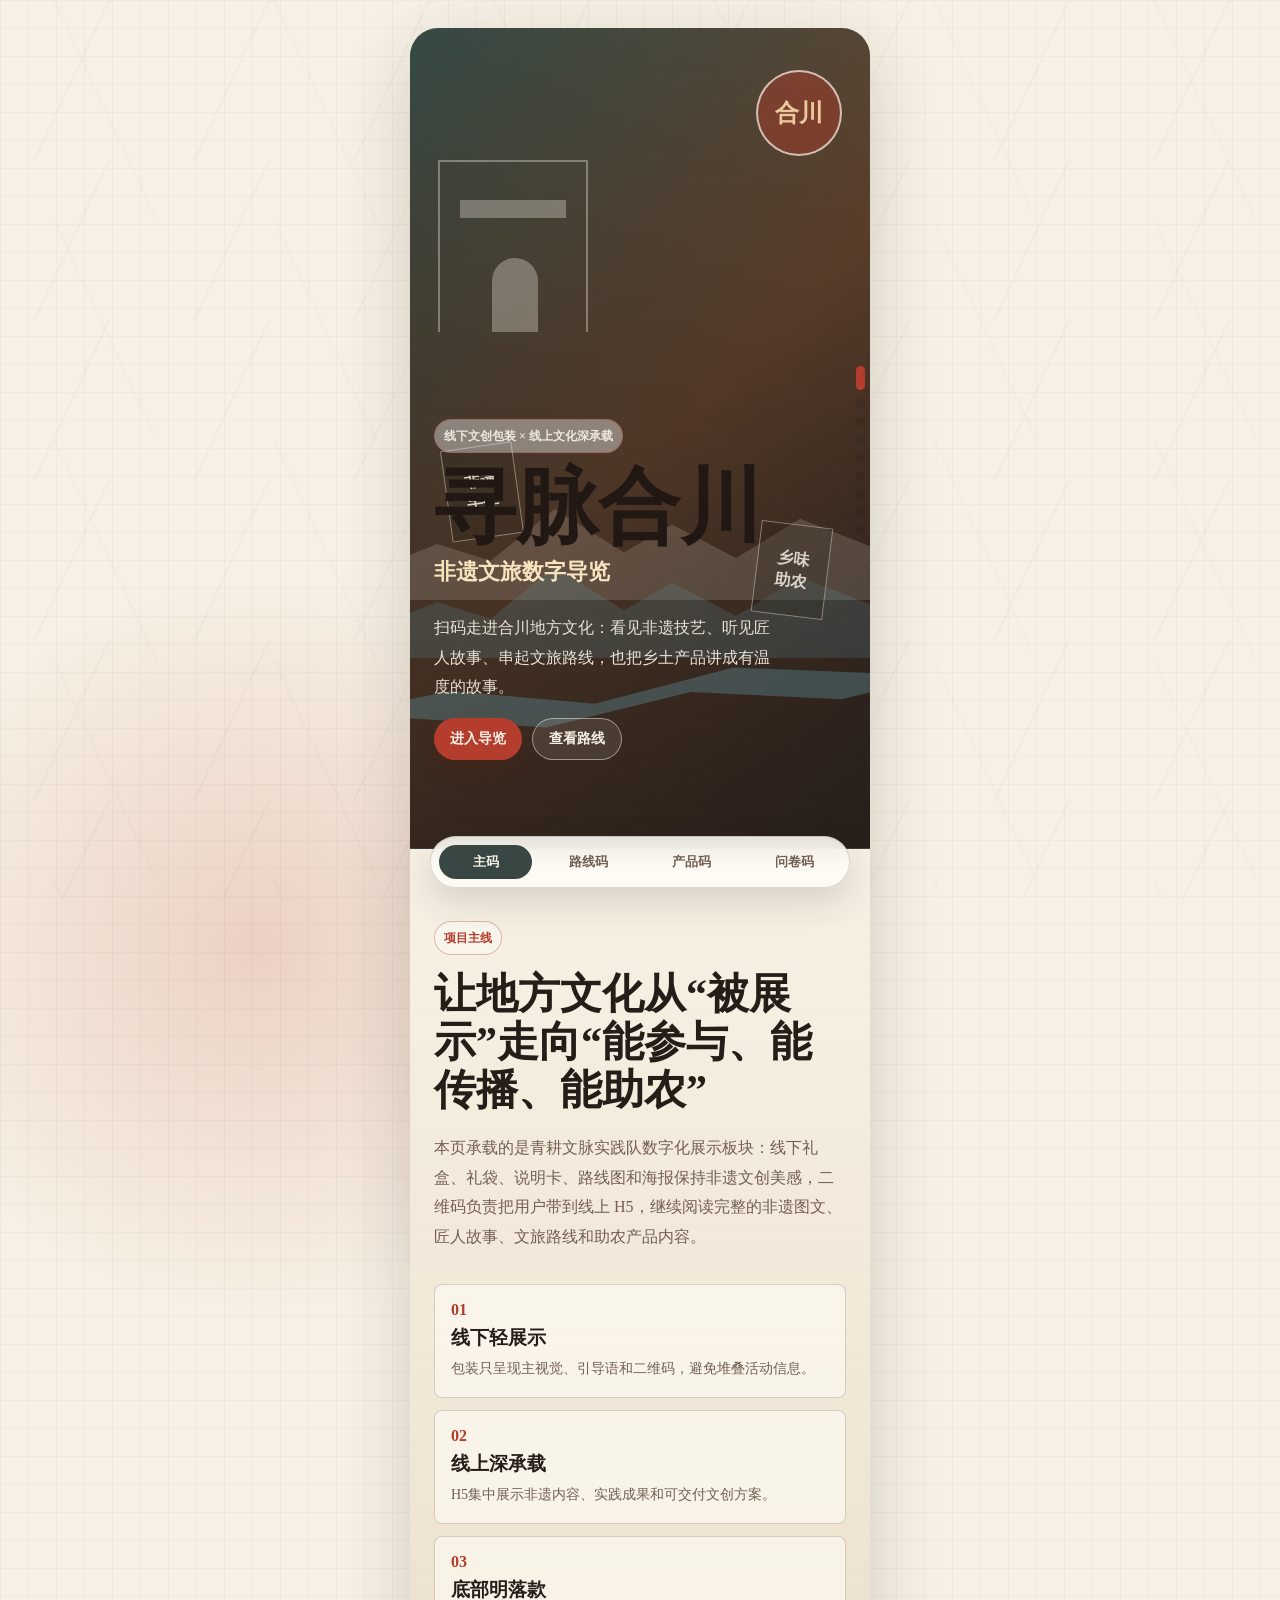
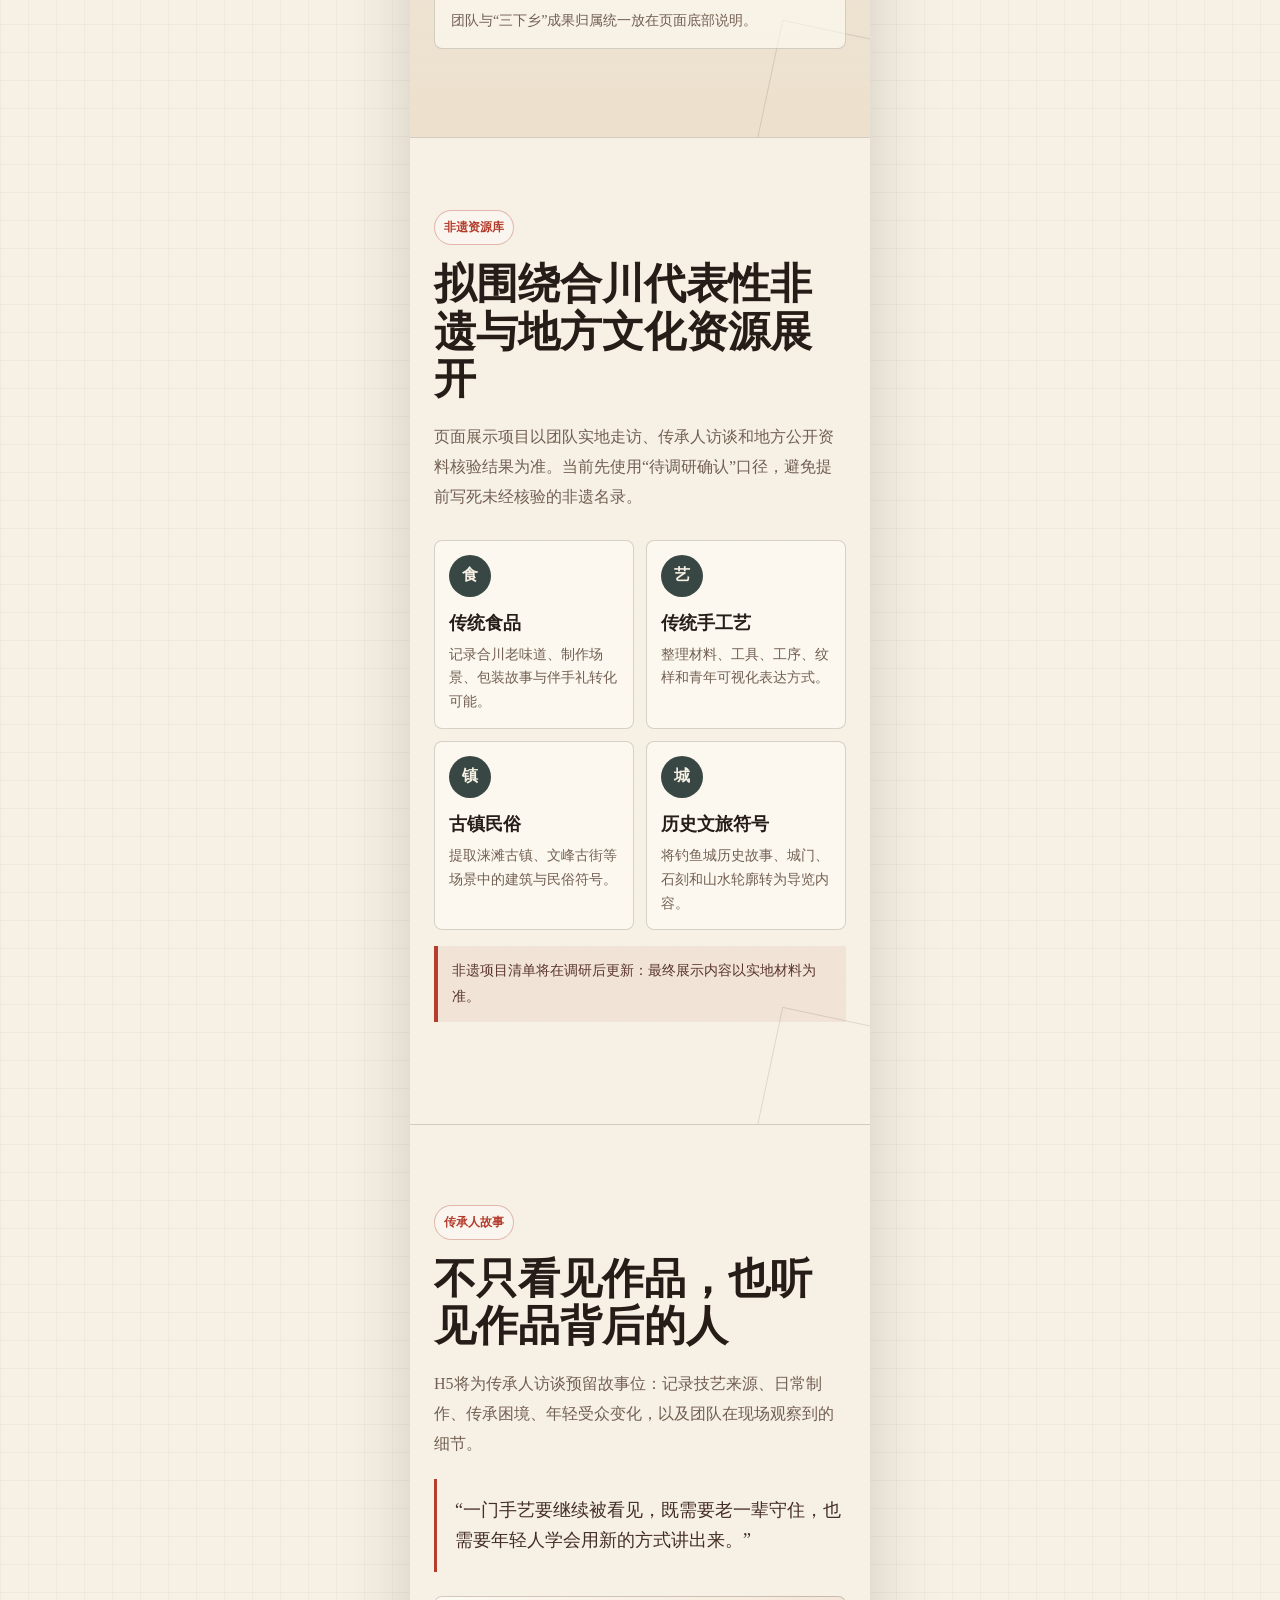
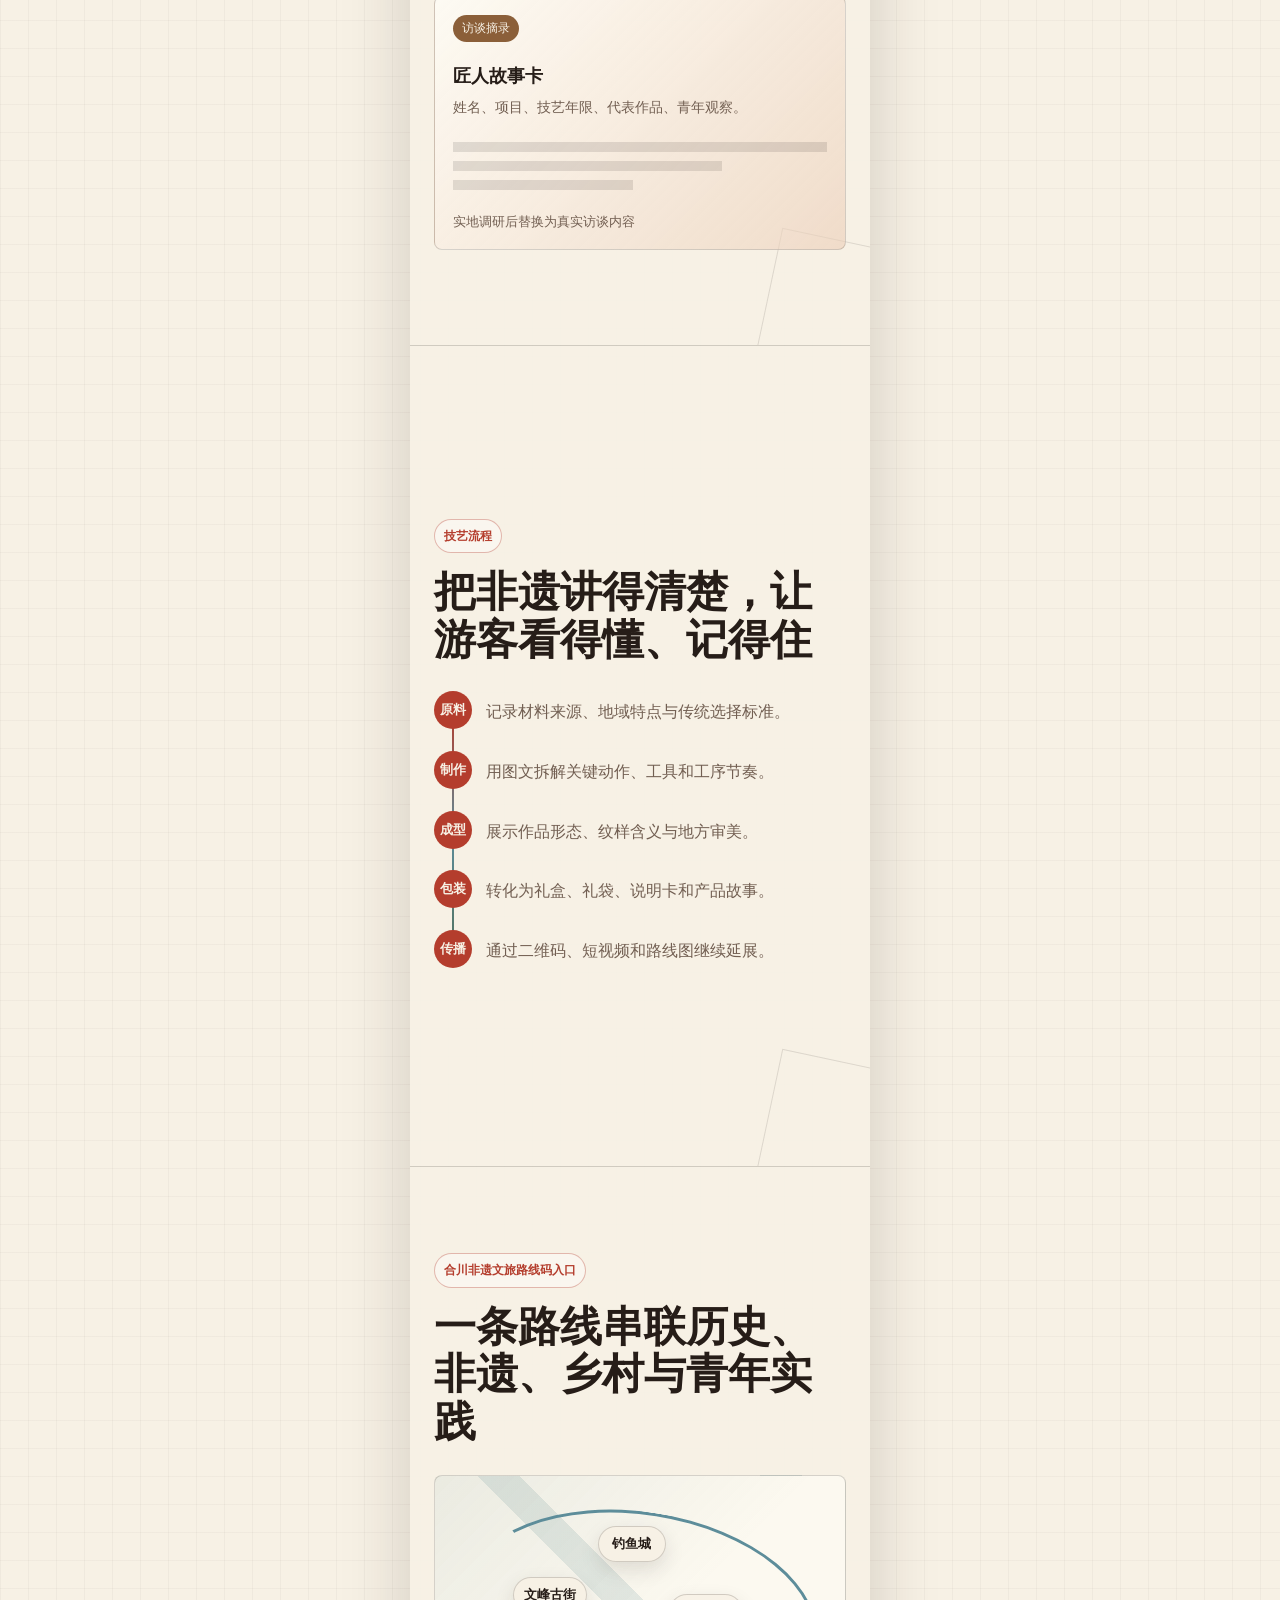
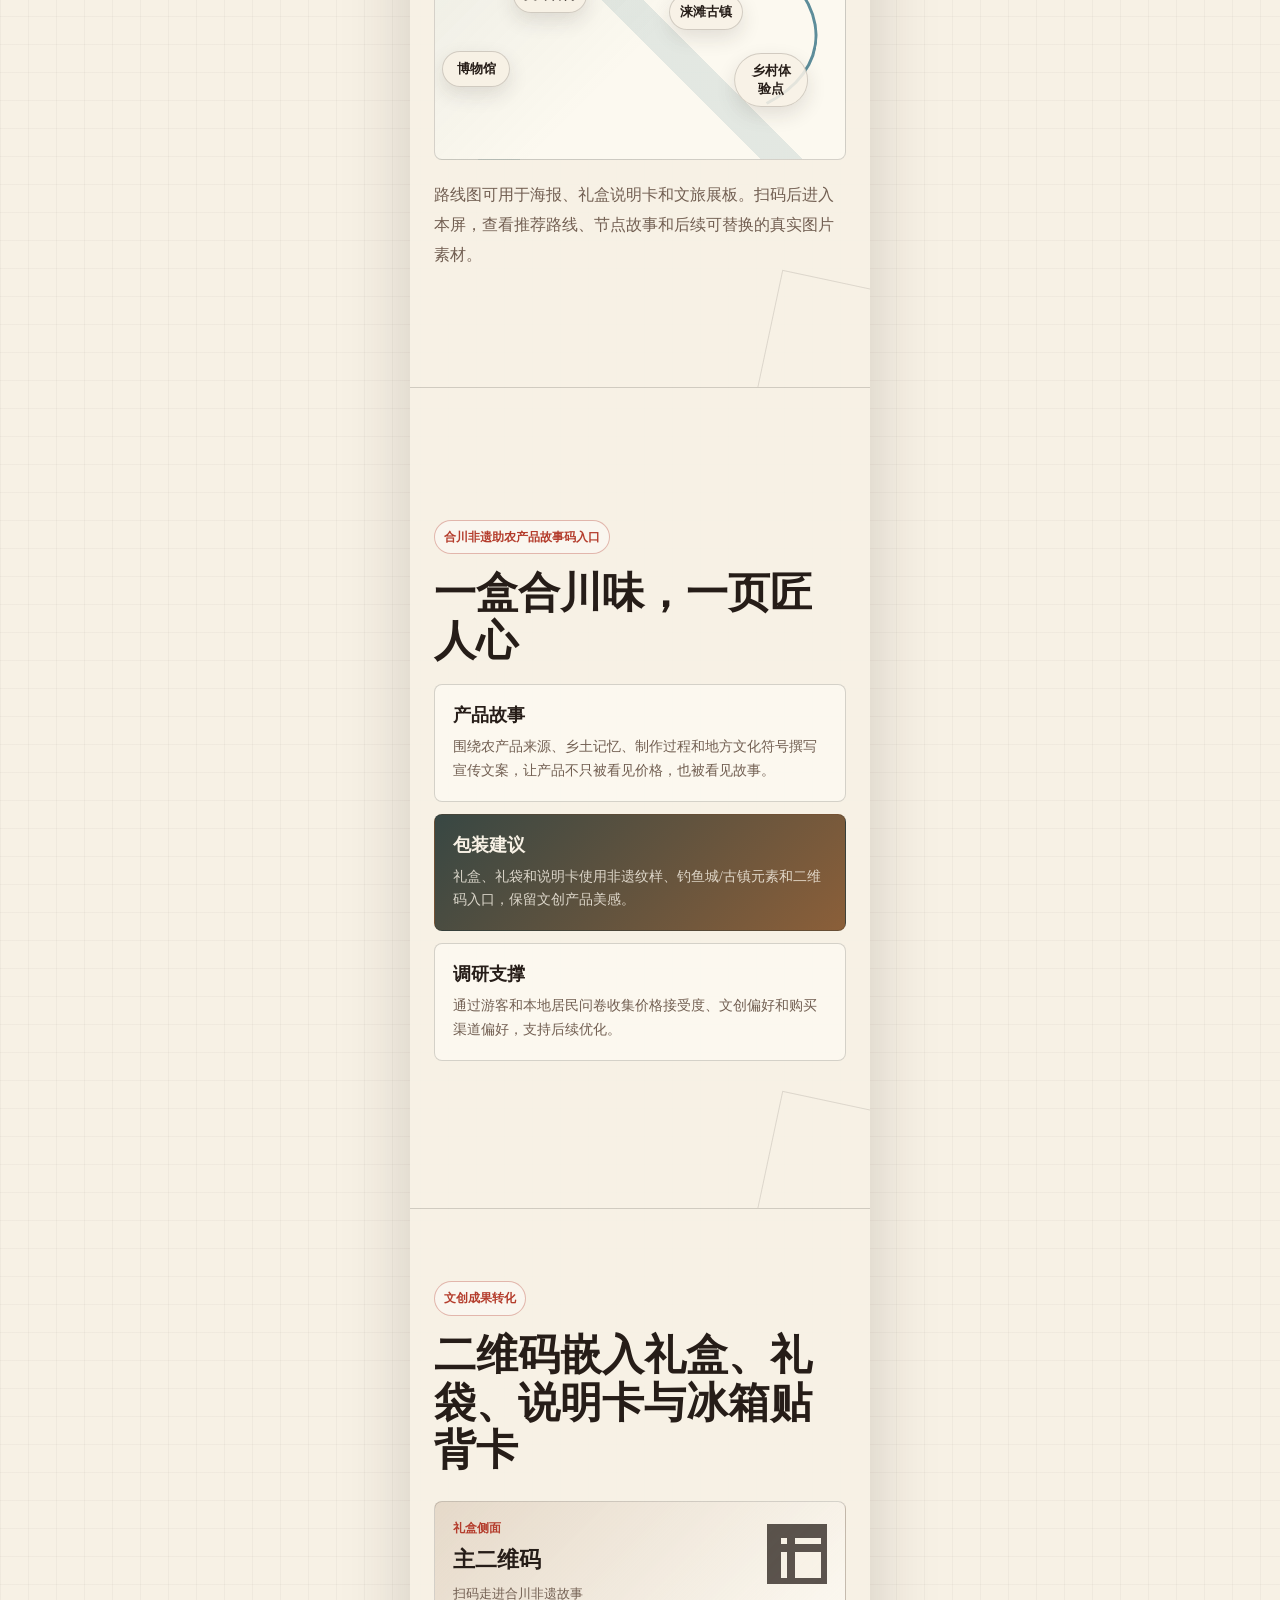
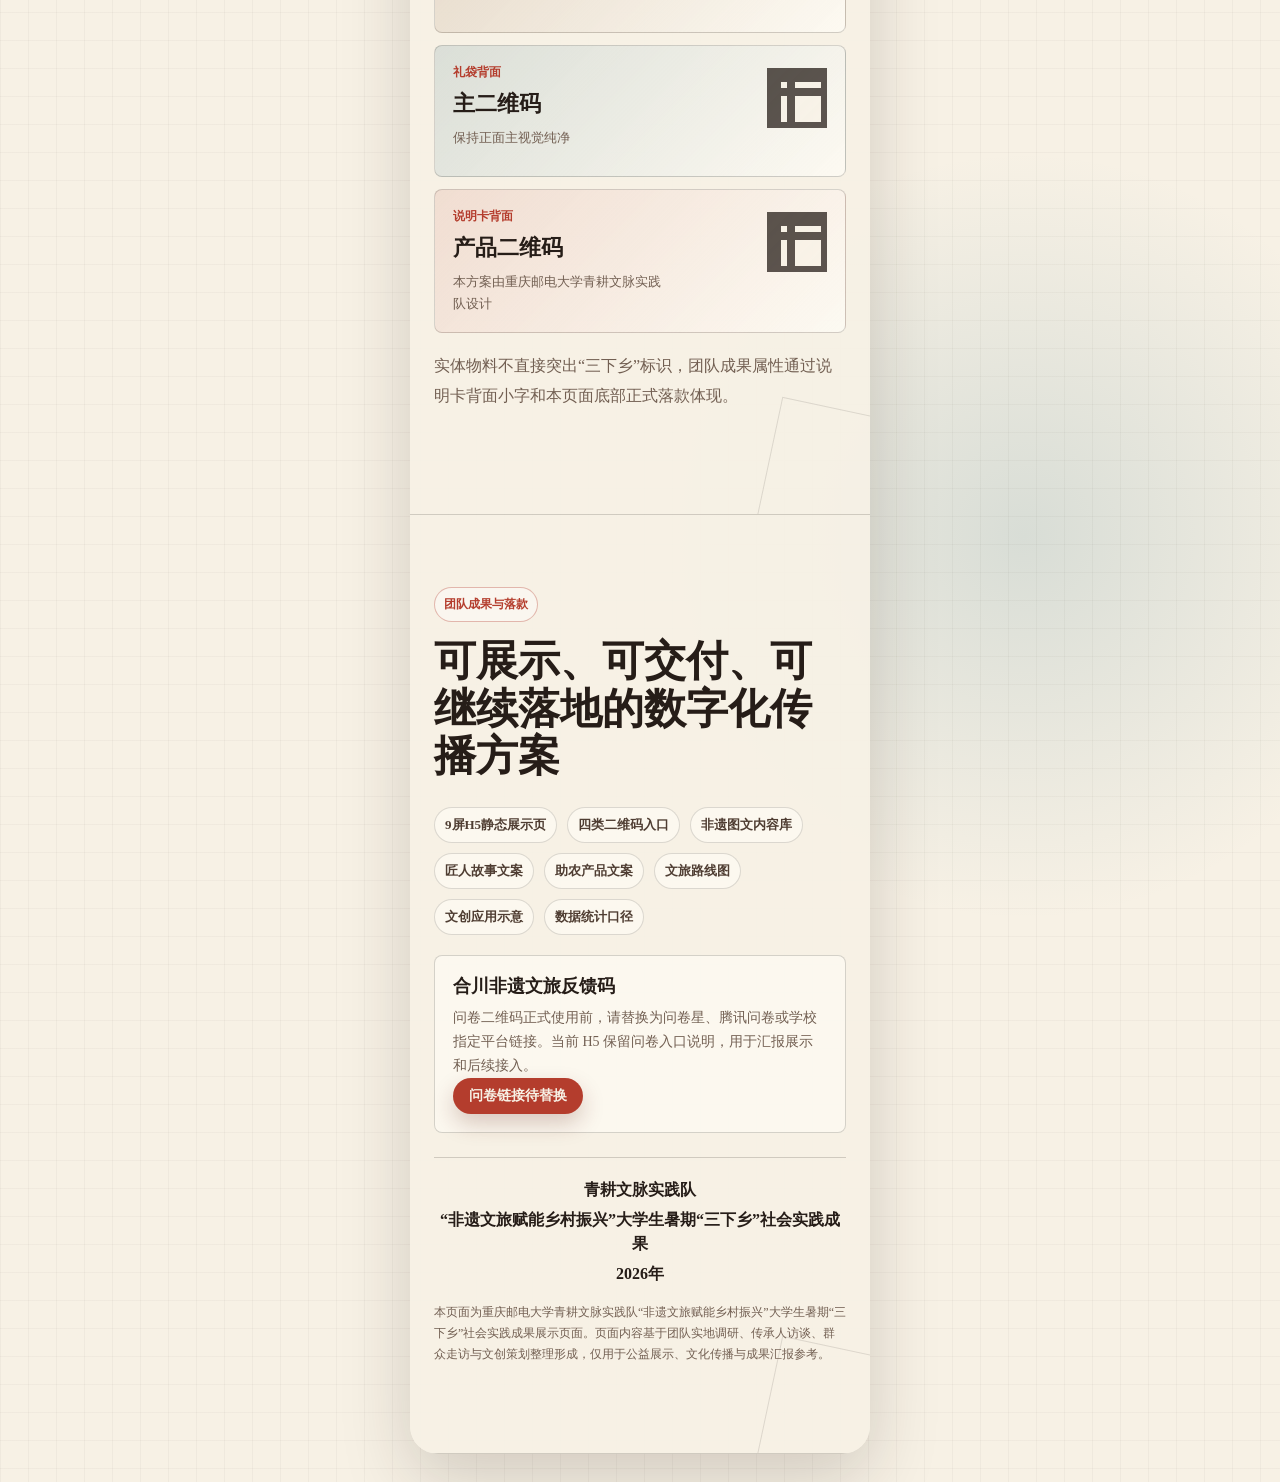
==== index.html @ 649fdb6b "Deploy Hechuan intangible heritage H5" ====
<!doctype html>
<html lang="zh-CN">
  <head>
    <meta charset="utf-8" />
    <meta name="viewport" content="width=device-width, initial-scale=1, viewport-fit=cover" />
    <meta name="description" content="寻脉合川：非遗文旅数字导览，承载合川非遗图文、匠人故事、文旅路线、助农产品与文创成果。" />
    <title>寻脉合川：非遗文旅数字导览</title>
    <link rel="stylesheet" href="./styles.css" />
  </head>
  <body>
    <a class="skip-link" href="#intro">跳转到正文</a>

    <main class="h5-shell" aria-label="寻脉合川非遗文旅数字导览">
      <aside class="screen-rail" aria-label="页面导航">
        <a class="rail-dot is-active" href="#home" aria-label="首页"></a>
        <a class="rail-dot" href="#intro" aria-label="项目导语"></a>
        <a class="rail-dot" href="#heritage" aria-label="非遗资源库"></a>
        <a class="rail-dot" href="#artisan" aria-label="传承人故事"></a>
        <a class="rail-dot" href="#craft" aria-label="技艺流程"></a>
        <a class="rail-dot" href="#route" aria-label="文旅路线"></a>
        <a class="rail-dot" href="#product" aria-label="助农产品"></a>
        <a class="rail-dot" href="#creative" aria-label="文创展示"></a>
        <a class="rail-dot" href="#credits" aria-label="团队成果与落款"></a>
      </aside>

      <section id="home" class="screen hero-screen" data-title="首页主视觉">
        <div class="hero-poster" aria-hidden="true">
          <div class="sun-seal">合川</div>
          <div class="mountain-line line-one"></div>
          <div class="mountain-line line-two"></div>
          <div class="river-ribbon"></div>
          <div class="gate-mark"></div>
          <div class="craft-card card-left">非遗<br />手作</div>
          <div class="craft-card card-right">乡味<br />助农</div>
        </div>
        <div class="screen-inner hero-inner">
          <p class="eyebrow">线下文创包装 × 线上文化深承载</p>
          <h1>寻脉合川</h1>
          <p class="hero-subtitle">非遗文旅数字导览</p>
          <p class="hero-copy">
            扫码走进合川地方文化：看见非遗技艺、听见匠人故事、串起文旅路线，也把乡土产品讲成有温度的故事。
          </p>
          <div class="hero-actions" aria-label="快捷入口">
            <a class="primary-action" href="#heritage">进入导览</a>
            <a class="ghost-action" href="#route">查看路线</a>
          </div>
        </div>
      </section>

      <section id="intro" class="screen intro-screen" data-title="项目导语">
        <div class="screen-inner">
          <p class="eyebrow">项目主线</p>
          <h2>让地方文化从“被展示”走向“能参与、能传播、能助农”</h2>
          <p>
            本页承载的是青耕文脉实践队数字化展示板块：线下礼盒、礼袋、说明卡、路线图和海报保持非遗文创美感，二维码负责把用户带到线上 H5，继续阅读完整的非遗图文、匠人故事、文旅路线和助农产品内容。
          </p>
          <div class="logic-grid" aria-label="整体设计逻辑">
            <article>
              <span>01</span>
              <strong>线下轻展示</strong>
              <p>包装只呈现主视觉、引导语和二维码，避免堆叠活动信息。</p>
            </article>
            <article>
              <span>02</span>
              <strong>线上深承载</strong>
              <p>H5集中展示非遗内容、实践成果和可交付文创方案。</p>
            </article>
            <article>
              <span>03</span>
              <strong>底部明落款</strong>
              <p>团队与“三下乡”成果归属统一放在页面底部说明。</p>
            </article>
          </div>
        </div>
      </section>

      <section id="heritage" class="screen heritage-screen" data-title="非遗资源库">
        <div class="screen-inner">
          <p class="eyebrow">非遗资源库</p>
          <h2>拟围绕合川代表性非遗与地方文化资源展开</h2>
          <p>
            页面展示项目以团队实地走访、传承人访谈和地方公开资料核验结果为准。当前先使用“待调研确认”口径，避免提前写死未经核验的非遗名录。
          </p>
          <div class="resource-board">
            <article class="resource-card">
              <span class="resource-icon">食</span>
              <h3>传统食品</h3>
              <p>记录合川老味道、制作场景、包装故事与伴手礼转化可能。</p>
            </article>
            <article class="resource-card">
              <span class="resource-icon">艺</span>
              <h3>传统手工艺</h3>
              <p>整理材料、工具、工序、纹样和青年可视化表达方式。</p>
            </article>
            <article class="resource-card">
              <span class="resource-icon">镇</span>
              <h3>古镇民俗</h3>
              <p>提取涞滩古镇、文峰古街等场景中的建筑与民俗符号。</p>
            </article>
            <article class="resource-card">
              <span class="resource-icon">城</span>
              <h3>历史文旅符号</h3>
              <p>将钓鱼城历史故事、城门、石刻和山水轮廓转为导览内容。</p>
            </article>
          </div>
          <p class="note-strip">非遗项目清单将在调研后更新：最终展示内容以实地材料为准。</p>
        </div>
      </section>

      <section id="artisan" class="screen artisan-screen" data-title="传承人故事">
        <div class="screen-inner split-screen">
          <div>
            <p class="eyebrow">传承人故事</p>
            <h2>不只看见作品，也听见作品背后的人</h2>
            <p>
              H5将为传承人访谈预留故事位：记录技艺来源、日常制作、传承困境、年轻受众变化，以及团队在现场观察到的细节。
            </p>
            <blockquote>
              “一门手艺要继续被看见，既需要老一辈守住，也需要年轻人学会用新的方式讲出来。”
            </blockquote>
          </div>
          <div class="story-card" aria-label="匠人故事页面样式">
            <span class="story-tag">访谈摘录</span>
            <h3>匠人故事卡</h3>
            <p>姓名、项目、技艺年限、代表作品、青年观察。</p>
            <div class="story-lines">
              <i></i>
              <i></i>
              <i></i>
            </div>
            <small>实地调研后替换为真实访谈内容</small>
          </div>
        </div>
      </section>

      <section id="craft" class="screen craft-screen" data-title="技艺流程">
        <div class="screen-inner">
          <p class="eyebrow">技艺流程</p>
          <h2>把非遗讲得清楚，让游客看得懂、记得住</h2>
          <div class="process-line">
            <article>
              <span>原料</span>
              <p>记录材料来源、地域特点与传统选择标准。</p>
            </article>
            <article>
              <span>制作</span>
              <p>用图文拆解关键动作、工具和工序节奏。</p>
            </article>
            <article>
              <span>成型</span>
              <p>展示作品形态、纹样含义与地方审美。</p>
            </article>
            <article>
              <span>包装</span>
              <p>转化为礼盒、礼袋、说明卡和产品故事。</p>
            </article>
            <article>
              <span>传播</span>
              <p>通过二维码、短视频和路线图继续延展。</p>
            </article>
          </div>
        </div>
      </section>

      <section id="route" class="screen route-screen" data-title="文旅路线">
        <div class="screen-inner">
          <p class="eyebrow">合川非遗文旅路线码入口</p>
          <h2>一条路线串联历史、非遗、乡村与青年实践</h2>
          <div class="route-map" role="img" aria-label="合川非遗文旅路线节点示意">
            <div class="route-thread"></div>
            <span style="--x:10%; --y:68%">博物馆</span>
            <span style="--x:28%; --y:42%">文峰古街</span>
            <span style="--x:48%; --y:24%">钓鱼城</span>
            <span style="--x:66%; --y:48%">涞滩古镇</span>
            <span style="--x:82%; --y:72%">乡村体验点</span>
          </div>
          <p>
            路线图可用于海报、礼盒说明卡和文旅展板。扫码后进入本屏，查看推荐路线、节点故事和后续可替换的真实图片素材。
          </p>
        </div>
      </section>

      <section id="product" class="screen product-screen" data-title="助农产品">
        <div class="screen-inner">
          <p class="eyebrow">合川非遗助农产品故事码入口</p>
          <h2>一盒合川味，一页匠人心</h2>
          <div class="product-layout">
            <article class="product-story">
              <h3>产品故事</h3>
              <p>围绕农产品来源、乡土记忆、制作过程和地方文化符号撰写宣传文案，让产品不只被看见价格，也被看见故事。</p>
            </article>
            <article class="product-story accent">
              <h3>包装建议</h3>
              <p>礼盒、礼袋和说明卡使用非遗纹样、钓鱼城/古镇元素和二维码入口，保留文创产品美感。</p>
            </article>
            <article class="product-story">
              <h3>调研支撑</h3>
              <p>通过游客和本地居民问卷收集价格接受度、文创偏好和购买渠道偏好，支持后续优化。</p>
            </article>
          </div>
        </div>
      </section>

      <section id="creative" class="screen creative-screen" data-title="文创展示">
        <div class="screen-inner">
          <p class="eyebrow">文创成果转化</p>
          <h2>二维码嵌入礼盒、礼袋、说明卡与冰箱贴背卡</h2>
          <div class="mockup-row">
            <article class="mockup gift">
              <span>礼盒侧面</span>
              <b>主二维码</b>
              <small>扫码走进合川非遗故事</small>
            </article>
            <article class="mockup bag">
              <span>礼袋背面</span>
              <b>主二维码</b>
              <small>保持正面主视觉纯净</small>
            </article>
            <article class="mockup card">
              <span>说明卡背面</span>
              <b>产品二维码</b>
              <small>本方案由重庆邮电大学青耕文脉实践队设计</small>
            </article>
          </div>
          <p>
            实体物料不直接突出“三下乡”标识，团队成果属性通过说明卡背面小字和本页面底部正式落款体现。
          </p>
        </div>
      </section>

      <section id="credits" class="screen credits-screen" data-title="团队成果与落款">
        <div class="screen-inner">
          <p class="eyebrow">团队成果与落款</p>
          <h2>可展示、可交付、可继续落地的数字化传播方案</h2>
          <div class="deliverable-list">
            <span>9屏H5静态展示页</span>
            <span>四类二维码入口</span>
            <span>非遗图文内容库</span>
            <span>匠人故事文案</span>
            <span>助农产品文案</span>
            <span>文旅路线图</span>
            <span>文创应用示意</span>
            <span>数据统计口径</span>
          </div>
          <div id="survey" class="survey-panel" aria-label="问卷入口说明">
            <h3>合川非遗文旅反馈码</h3>
            <p>问卷二维码正式使用前，请替换为问卷星、腾讯问卷或学校指定平台链接。当前 H5 保留问卷入口说明，用于汇报展示和后续接入。</p>
            <a class="primary-action compact" href="#credits">问卷链接待替换</a>
          </div>
          <footer class="formal-credit">
            <p>青耕文脉实践队</p>
            <p>“非遗文旅赋能乡村振兴”大学生暑期“三下乡”社会实践成果</p>
            <p>2026年</p>
            <small>
              本页面为重庆邮电大学青耕文脉实践队“非遗文旅赋能乡村振兴”大学生暑期“三下乡”社会实践成果展示页面。页面内容基于团队实地调研、传承人访谈、群众走访与文创策划整理形成，仅用于公益展示、文化传播与成果汇报参考。
            </small>
          </footer>
        </div>
      </section>
    </main>

    <nav class="bottom-nav" aria-label="二维码入口快捷导航">
      <a href="#home">主码</a>
      <a href="#route">路线码</a>
      <a href="#product">产品码</a>
      <a href="#survey">问卷码</a>
    </nav>

    <script src="./script.js"></script>
  </body>
</html>
---- styles.css ----
:root {
  --paper: #f7f1e5;
  --paper-deep: #eadcc7;
  --ink: #261d18;
  --muted: #725f52;
  --stone: #66746f;
  --stone-dark: #384743;
  --wood: #8b5f39;
  --cinnabar: #b43d2d;
  --peach: #d89084;
  --river: #5d8d9a;
  --leaf: #52715d;
  --line: rgba(38, 29, 24, 0.18);
  --shadow: 0 24px 70px rgba(38, 29, 24, 0.18);
  --radius: 8px;
}

* {
  box-sizing: border-box;
}

html {
  scroll-behavior: smooth;
}

body {
  min-height: 100vh;
  margin: 0;
  color: var(--ink);
  background:
    linear-gradient(90deg, rgba(38, 29, 24, 0.035) 1px, transparent 1px) 0 0 / 28px 28px,
    linear-gradient(rgba(38, 29, 24, 0.03) 1px, transparent 1px) 0 0 / 28px 28px,
    radial-gradient(circle at 20% 12%, rgba(180, 61, 45, 0.18), transparent 24rem),
    radial-gradient(circle at 80% 88%, rgba(93, 141, 154, 0.2), transparent 24rem),
    var(--paper);
  font-family: "Noto Serif CJK SC", "Source Han Serif SC", "Songti SC", "SimSun", serif;
  letter-spacing: 0;
}

body::before {
  position: fixed;
  inset: 0;
  z-index: -1;
  pointer-events: none;
  content: "";
  opacity: 0.26;
  background-image:
    linear-gradient(115deg, transparent 0 46%, rgba(38, 29, 24, 0.08) 46% 47%, transparent 47%),
    linear-gradient(65deg, transparent 0 48%, rgba(82, 113, 93, 0.08) 48% 49%, transparent 49%);
  background-size: 160px 160px, 220px 220px;
}

a {
  color: inherit;
  text-decoration: none;
}

.skip-link {
  position: fixed;
  left: 12px;
  top: 12px;
  z-index: 20;
  transform: translateY(-200%);
  padding: 8px 10px;
  border-radius: var(--radius);
  background: var(--ink);
  color: var(--paper);
}

.skip-link:focus {
  transform: translateY(0);
}

.h5-shell {
  position: relative;
  width: min(100%, 460px);
  margin: 0 auto;
  background: rgba(247, 241, 229, 0.92);
  box-shadow: var(--shadow);
}

.screen {
  position: relative;
  min-height: 100svh;
  overflow: hidden;
  border-bottom: 1px solid var(--line);
}

.screen::after {
  position: absolute;
  right: -38px;
  bottom: -38px;
  width: 140px;
  height: 140px;
  content: "";
  border: 1px solid rgba(38, 29, 24, 0.12);
  transform: rotate(12deg);
}

.screen-inner {
  position: relative;
  z-index: 1;
  min-height: 100svh;
  padding: 72px 24px 88px;
  display: flex;
  flex-direction: column;
  justify-content: center;
}

.eyebrow {
  width: fit-content;
  margin: 0 0 16px;
  padding: 5px 9px;
  border: 1px solid rgba(180, 61, 45, 0.34);
  border-radius: 999px;
  color: var(--cinnabar);
  background: rgba(255, 255, 255, 0.38);
  font-size: 12px;
  font-weight: 700;
}

h1,
h2,
h3,
p {
  margin-block-start: 0;
}

h1 {
  margin-block-end: 4px;
  color: #211713;
  font-family: "STKaiti", "KaiTi", "FangSong", serif;
  font-size: clamp(58px, 17vw, 82px);
  font-weight: 700;
  line-height: 0.96;
}

h2 {
  margin-block-end: 18px;
  font-size: clamp(30px, 8vw, 42px);
  line-height: 1.14;
  font-weight: 800;
}

h3 {
  margin-block-end: 8px;
  font-size: 18px;
}

p {
  color: var(--muted);
  font-size: 16px;
  line-height: 1.86;
}

.hero-screen {
  color: var(--paper);
  background:
    linear-gradient(180deg, rgba(38, 29, 24, 0.16), rgba(38, 29, 24, 0.72)),
    linear-gradient(135deg, #38534d, #6f4b32 52%, #2a231e);
}

.hero-screen .screen-inner {
  justify-content: flex-end;
}

.hero-screen .eyebrow,
.hero-screen p {
  color: rgba(247, 241, 229, 0.92);
}

.hero-subtitle {
  margin-block-end: 20px;
  color: #f7e4bf !important;
  font-size: 22px;
  font-weight: 700;
}

.hero-copy {
  max-width: 21em;
}

.hero-poster {
  position: absolute;
  inset: 0;
  overflow: hidden;
  opacity: 0.95;
}

.sun-seal {
  position: absolute;
  right: 28px;
  top: 42px;
  width: 86px;
  height: 86px;
  display: grid;
  place-items: center;
  border: 2px solid rgba(247, 241, 229, 0.76);
  border-radius: 50%;
  color: #f5d1a5;
  background: rgba(180, 61, 45, 0.46);
  font-size: 24px;
  font-weight: 800;
}

.mountain-line {
  position: absolute;
  left: -8%;
  width: 116%;
  height: 140px;
  clip-path: polygon(0 78%, 12% 60%, 22% 72%, 34% 35%, 47% 66%, 56% 46%, 68% 70%, 80% 42%, 100% 72%, 100% 100%, 0 100%);
}

.line-one {
  bottom: 248px;
  background: rgba(247, 241, 229, 0.16);
}

.line-two {
  bottom: 190px;
  background: rgba(93, 141, 154, 0.24);
}

.river-ribbon {
  position: absolute;
  left: -16%;
  bottom: 120px;
  width: 140%;
  height: 80px;
  background: rgba(93, 141, 154, 0.42);
  transform: rotate(-7deg);
  clip-path: polygon(0 34%, 18% 22%, 40% 60%, 62% 36%, 84% 65%, 100% 40%, 100% 72%, 78% 92%, 55% 60%, 32% 82%, 10% 48%, 0 62%);
}

.gate-mark {
  position: absolute;
  left: 28px;
  top: 132px;
  width: 150px;
  height: 172px;
  border: 2px solid rgba(247, 241, 229, 0.38);
  border-bottom: 0;
}

.gate-mark::before,
.gate-mark::after {
  position: absolute;
  content: "";
  background: rgba(247, 241, 229, 0.34);
}

.gate-mark::before {
  left: 20px;
  right: 20px;
  top: 38px;
  height: 18px;
}

.gate-mark::after {
  left: 52px;
  bottom: 0;
  width: 46px;
  height: 74px;
  border-radius: 32px 32px 0 0;
}

.craft-card {
  position: absolute;
  display: grid;
  place-items: center;
  width: 72px;
  height: 92px;
  border: 1px solid rgba(247, 241, 229, 0.45);
  color: rgba(247, 241, 229, 0.88);
  background: rgba(38, 29, 24, 0.24);
  font-weight: 700;
  line-height: 1.35;
}

.card-left {
  left: 36px;
  bottom: 310px;
  transform: rotate(-8deg);
}

.card-right {
  right: 42px;
  bottom: 232px;
  transform: rotate(7deg);
}

.hero-actions,
.bottom-nav {
  display: flex;
  gap: 10px;
  flex-wrap: wrap;
}

.primary-action,
.ghost-action {
  min-height: 42px;
  display: inline-flex;
  align-items: center;
  justify-content: center;
  padding: 0 16px;
  border-radius: 999px;
  font-size: 14px;
  font-weight: 800;
}

.primary-action {
  color: var(--paper);
  background: var(--cinnabar);
  box-shadow: 0 10px 22px rgba(95, 26, 18, 0.22);
}

.ghost-action {
  border: 1px solid rgba(247, 241, 229, 0.5);
  color: var(--paper);
  background: rgba(247, 241, 229, 0.1);
}

.compact {
  width: fit-content;
  min-height: 36px;
}

.intro-screen {
  background:
    linear-gradient(180deg, rgba(247, 241, 229, 0.94), rgba(234, 220, 199, 0.78)),
    var(--paper);
}

.logic-grid {
  display: grid;
  gap: 12px;
  margin-block-start: 16px;
}

.logic-grid article,
.resource-card,
.product-story,
.story-card,
.survey-panel {
  border: 1px solid var(--line);
  border-radius: var(--radius);
  background: rgba(255, 253, 247, 0.58);
}

.logic-grid article {
  padding: 16px;
}

.logic-grid span {
  color: var(--cinnabar);
  font-weight: 800;
}

.logic-grid strong {
  display: block;
  margin: 6px 0;
  font-size: 19px;
}

.logic-grid p,
.resource-card p,
.product-story p,
.story-card p,
.survey-panel p {
  margin: 0;
  font-size: 14px;
  line-height: 1.7;
}

.resource-board {
  display: grid;
  grid-template-columns: 1fr 1fr;
  gap: 12px;
  margin-block-start: 12px;
}

.resource-card {
  min-height: 174px;
  padding: 14px;
}

.resource-icon {
  width: 42px;
  height: 42px;
  display: grid;
  place-items: center;
  margin-bottom: 14px;
  border-radius: 50%;
  color: var(--paper);
  background: var(--stone-dark);
  font-weight: 900;
}

.note-strip {
  margin-block-start: 16px;
  padding: 12px 14px;
  border-left: 4px solid var(--cinnabar);
  background: rgba(180, 61, 45, 0.08);
  color: #59352e;
  font-size: 14px;
}

.split-screen {
  gap: 24px;
}

blockquote {
  margin: 20px 0 0;
  padding: 16px 0 16px 18px;
  border-left: 3px solid var(--cinnabar);
  color: #442d24;
  font-size: 18px;
  line-height: 1.7;
}

.story-card {
  padding: 18px;
  background:
    linear-gradient(135deg, rgba(255, 253, 247, 0.76), rgba(235, 205, 182, 0.58));
}

.story-tag {
  display: inline-flex;
  margin-bottom: 22px;
  padding: 5px 9px;
  color: var(--paper);
  background: var(--wood);
  border-radius: 999px;
  font-size: 12px;
}

.story-lines {
  display: grid;
  gap: 9px;
  margin: 22px 0;
}

.story-lines i {
  height: 10px;
  background: rgba(38, 29, 24, 0.12);
}

.story-lines i:nth-child(2) {
  width: 72%;
}

.story-lines i:nth-child(3) {
  width: 48%;
}

.story-card small {
  color: var(--muted);
}

.process-line {
  position: relative;
  display: grid;
  gap: 12px;
  margin-block-start: 8px;
}

.process-line::before {
  position: absolute;
  left: 18px;
  top: 18px;
  bottom: 18px;
  width: 2px;
  content: "";
  background: linear-gradient(var(--cinnabar), var(--river), var(--leaf));
}

.process-line article {
  position: relative;
  padding-left: 52px;
}

.process-line span {
  position: absolute;
  left: 0;
  top: 0;
  width: 38px;
  height: 38px;
  display: grid;
  place-items: center;
  border-radius: 50%;
  color: var(--paper);
  background: var(--cinnabar);
  font-size: 13px;
  font-weight: 800;
}

.process-line p {
  margin: 0;
  padding: 6px 0 12px;
}

.route-map {
  position: relative;
  height: 285px;
  margin: 10px 0 20px;
  border: 1px solid var(--line);
  border-radius: var(--radius);
  overflow: hidden;
  background:
    linear-gradient(135deg, rgba(82, 113, 93, 0.1), transparent 55%),
    linear-gradient(45deg, transparent 0 47%, rgba(93, 141, 154, 0.16) 47% 53%, transparent 53%),
    rgba(255, 253, 247, 0.62);
}

.route-thread {
  position: absolute;
  inset: 36px 26px;
  border: 3px solid transparent;
  border-top-color: var(--river);
  border-right-color: var(--river);
  border-radius: 50%;
  transform: rotate(9deg);
}

.route-map span {
  position: absolute;
  left: var(--x);
  top: var(--y);
  transform: translate(-50%, -50%);
  min-width: 68px;
  padding: 8px 10px;
  border: 1px solid rgba(38, 29, 24, 0.18);
  border-radius: 999px;
  color: var(--ink);
  background: rgba(247, 241, 229, 0.88);
  font-size: 13px;
  font-weight: 800;
  text-align: center;
  box-shadow: 0 8px 20px rgba(38, 29, 24, 0.12);
}

.product-layout {
  display: grid;
  gap: 12px;
}

.product-story {
  padding: 18px;
}

.product-story.accent {
  color: var(--paper);
  background: linear-gradient(135deg, var(--stone-dark), var(--wood));
}

.product-story.accent p {
  color: rgba(247, 241, 229, 0.84);
}

.mockup-row {
  display: grid;
  grid-template-columns: 1fr;
  gap: 12px;
  margin-block: 8px 18px;
}

.mockup {
  position: relative;
  min-height: 132px;
  padding: 18px;
  border: 1px solid rgba(38, 29, 24, 0.18);
  border-radius: var(--radius);
  overflow: hidden;
  background: rgba(255, 253, 247, 0.62);
}

.mockup::after {
  position: absolute;
  right: 18px;
  top: 22px;
  width: 48px;
  height: 48px;
  content: "";
  border: 6px solid var(--ink);
  background:
    linear-gradient(90deg, var(--ink) 8px, transparent 8px 14px, var(--ink) 14px 22px, transparent 22px),
    linear-gradient(var(--ink) 8px, transparent 8px 14px, var(--ink) 14px 22px, transparent 22px),
    var(--paper);
  opacity: 0.75;
}

.mockup span {
  display: block;
  color: var(--cinnabar);
  font-size: 12px;
  font-weight: 800;
}

.mockup b {
  display: block;
  margin: 8px 0;
  font-size: 22px;
}

.mockup small {
  display: block;
  max-width: 210px;
  color: var(--muted);
  line-height: 1.6;
}

.gift {
  background: linear-gradient(135deg, rgba(141, 95, 57, 0.16), rgba(255, 253, 247, 0.7));
}

.bag {
  background: linear-gradient(135deg, rgba(93, 141, 154, 0.18), rgba(255, 253, 247, 0.7));
}

.card {
  background: linear-gradient(135deg, rgba(216, 144, 132, 0.2), rgba(255, 253, 247, 0.7));
}

.deliverable-list {
  display: flex;
  flex-wrap: wrap;
  gap: 10px;
  margin-block: 8px 20px;
}

.deliverable-list span {
  padding: 8px 10px;
  border: 1px solid rgba(38, 29, 24, 0.15);
  border-radius: 999px;
  color: #4f3d32;
  background: rgba(255, 253, 247, 0.58);
  font-size: 13px;
  font-weight: 700;
}

.survey-panel {
  margin-bottom: 24px;
  padding: 18px;
}

.formal-credit {
  padding-top: 20px;
  border-top: 1px solid rgba(38, 29, 24, 0.18);
  text-align: center;
}

.formal-credit p {
  margin-bottom: 6px;
  color: var(--ink);
  font-weight: 800;
  line-height: 1.5;
}

.formal-credit small {
  display: block;
  margin-top: 16px;
  color: var(--muted);
  font-size: 12px;
  line-height: 1.75;
  text-align: left;
}

.screen-rail {
  position: fixed;
  z-index: 10;
  top: 50%;
  left: calc(50% + 216px);
  display: grid;
  gap: 9px;
  transform: translateY(-50%);
}

.rail-dot {
  width: 9px;
  height: 9px;
  border-radius: 50%;
  background: rgba(38, 29, 24, 0.22);
}

.rail-dot.is-active {
  height: 24px;
  border-radius: 999px;
  background: var(--cinnabar);
}

.bottom-nav {
  position: fixed;
  z-index: 12;
  left: 50%;
  bottom: max(12px, env(safe-area-inset-bottom));
  width: min(calc(100% - 24px), 420px);
  justify-content: space-between;
  padding: 8px;
  border: 1px solid rgba(38, 29, 24, 0.15);
  border-radius: 999px;
  background: rgba(255, 253, 247, 0.86);
  box-shadow: 0 12px 36px rgba(38, 29, 24, 0.16);
  transform: translateX(-50%);
  backdrop-filter: blur(12px);
}

.bottom-nav a {
  flex: 1;
  min-height: 34px;
  display: grid;
  place-items: center;
  border-radius: 999px;
  color: var(--muted);
  font-size: 13px;
  font-weight: 800;
}

.bottom-nav a.is-active {
  color: var(--paper);
  background: var(--stone-dark);
}

@media (max-width: 760px) {
  .h5-shell {
    width: 100%;
    box-shadow: none;
  }

  .screen-rail {
    display: none;
  }
}

@media (min-width: 761px) {
  body {
    padding: 28px 0;
  }

  .h5-shell {
    border-radius: 28px;
    overflow: hidden;
  }

  .screen {
    min-height: 820px;
  }

  .screen-inner {
    min-height: 820px;
  }
}

@media (prefers-reduced-motion: no-preference) {
  .screen-inner > * {
    animation: rise-in 650ms ease both;
  }

  .screen-inner > *:nth-child(2) {
    animation-delay: 70ms;
  }

  .screen-inner > *:nth-child(3) {
    animation-delay: 120ms;
  }

  .hero-poster {
    animation: poster-drift 10s ease-in-out infinite alternate;
  }
}

@keyframes rise-in {
  from {
    opacity: 0;
    transform: translateY(18px);
  }
  to {
    opacity: 1;
    transform: translateY(0);
  }
}

@keyframes poster-drift {
  from {
    transform: translateY(0);
  }
  to {
    transform: translateY(-12px);
  }
}
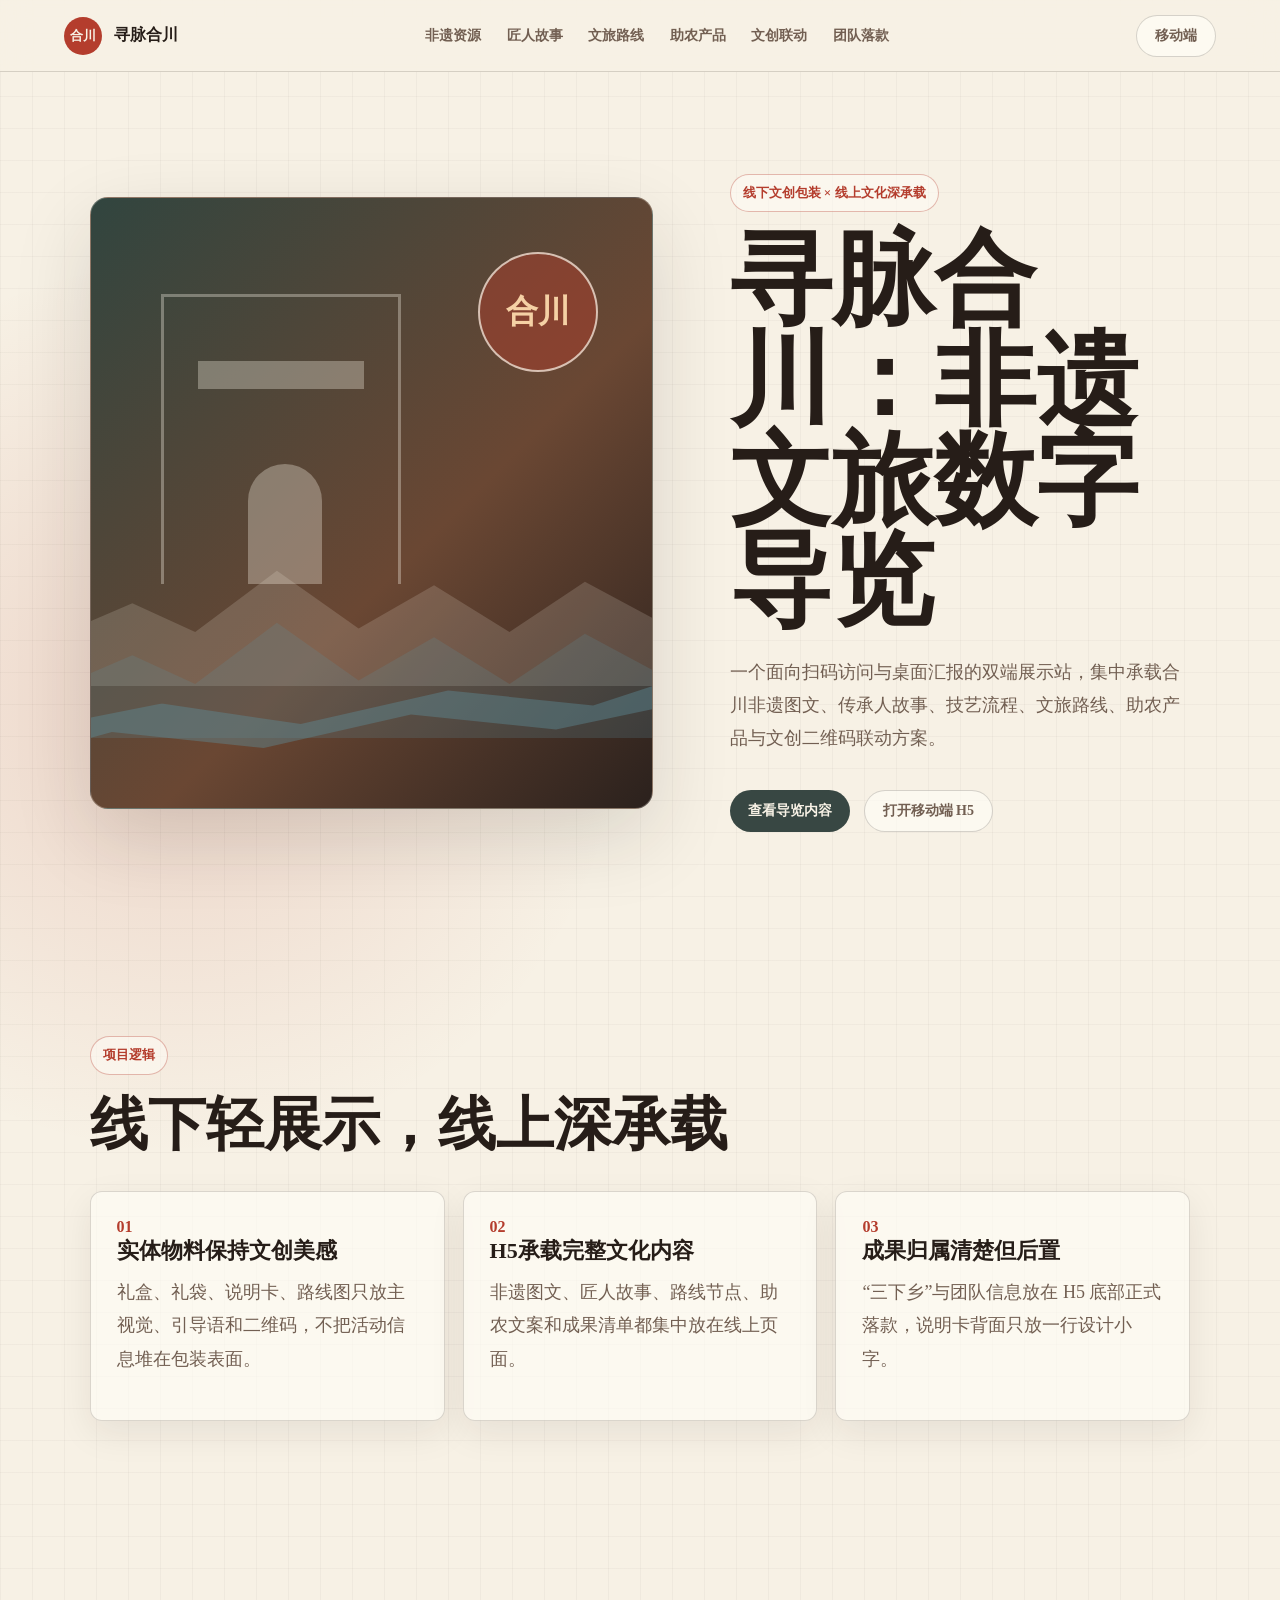
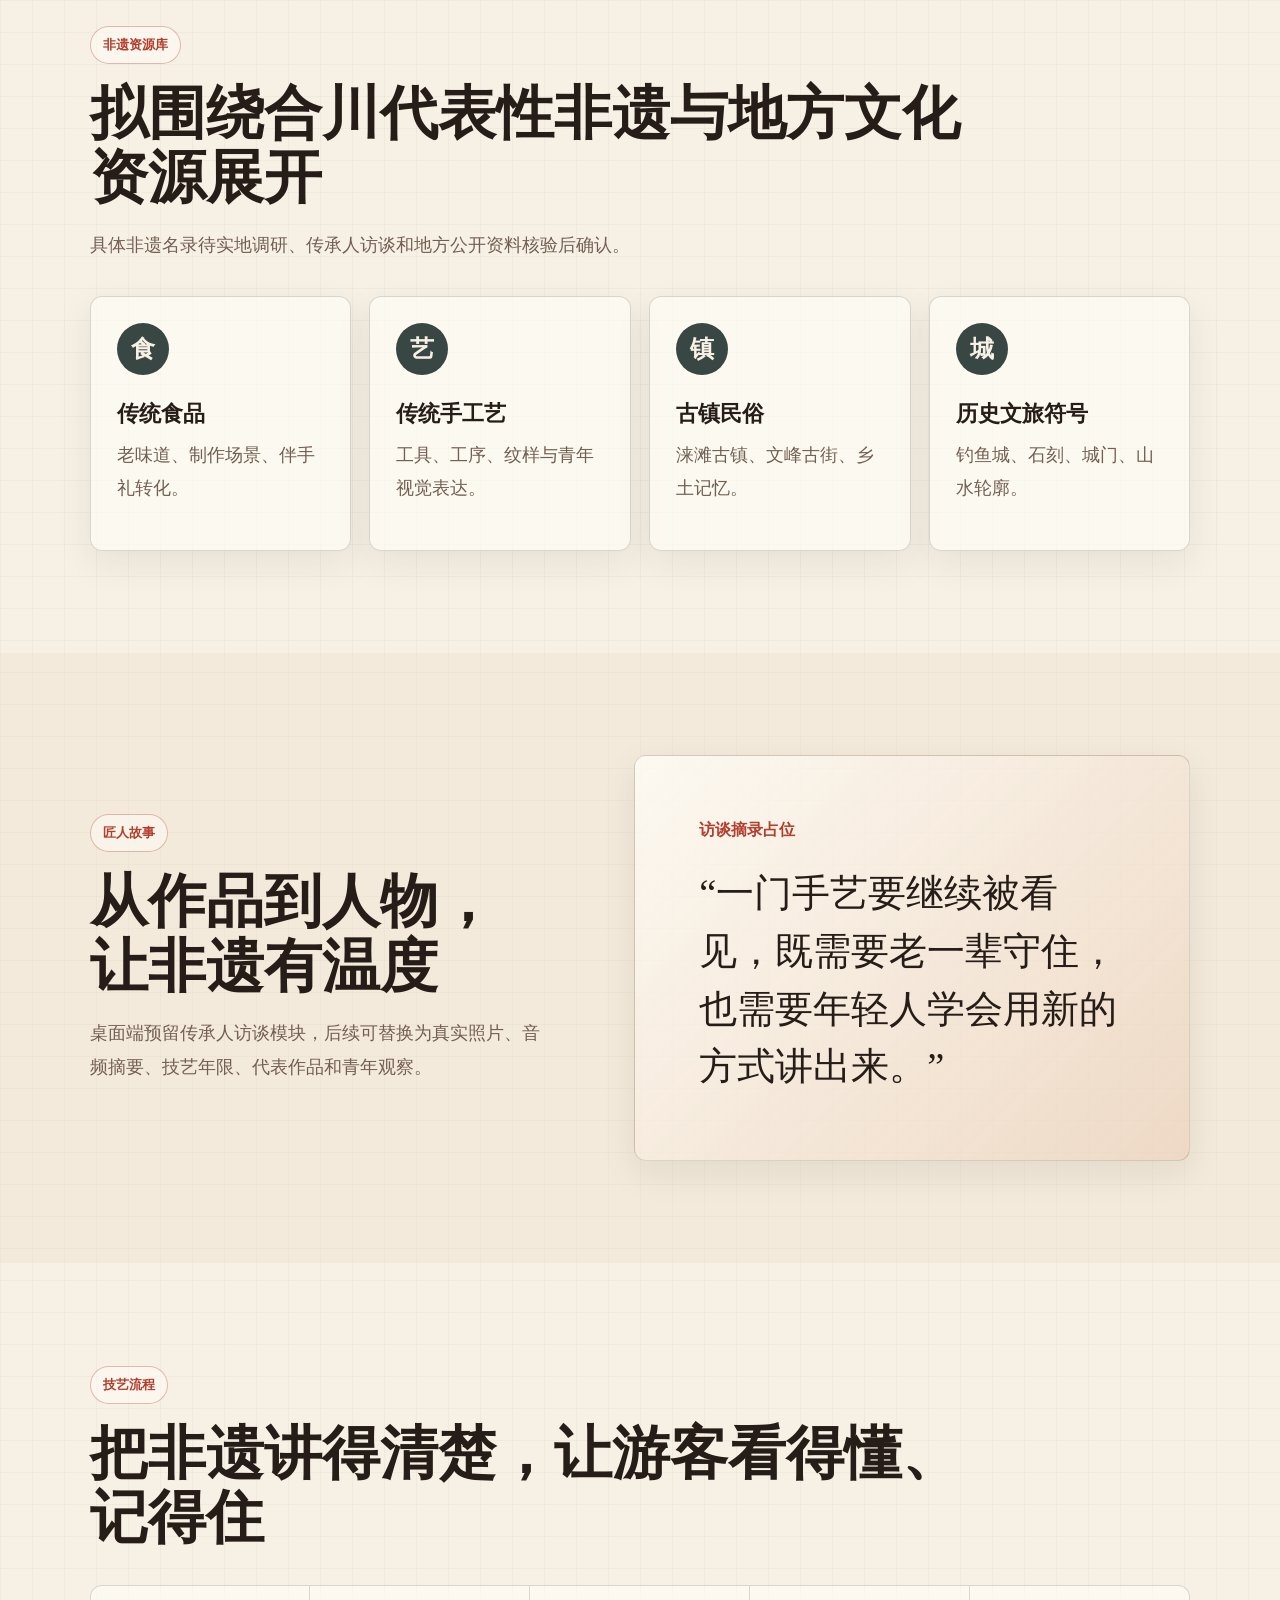
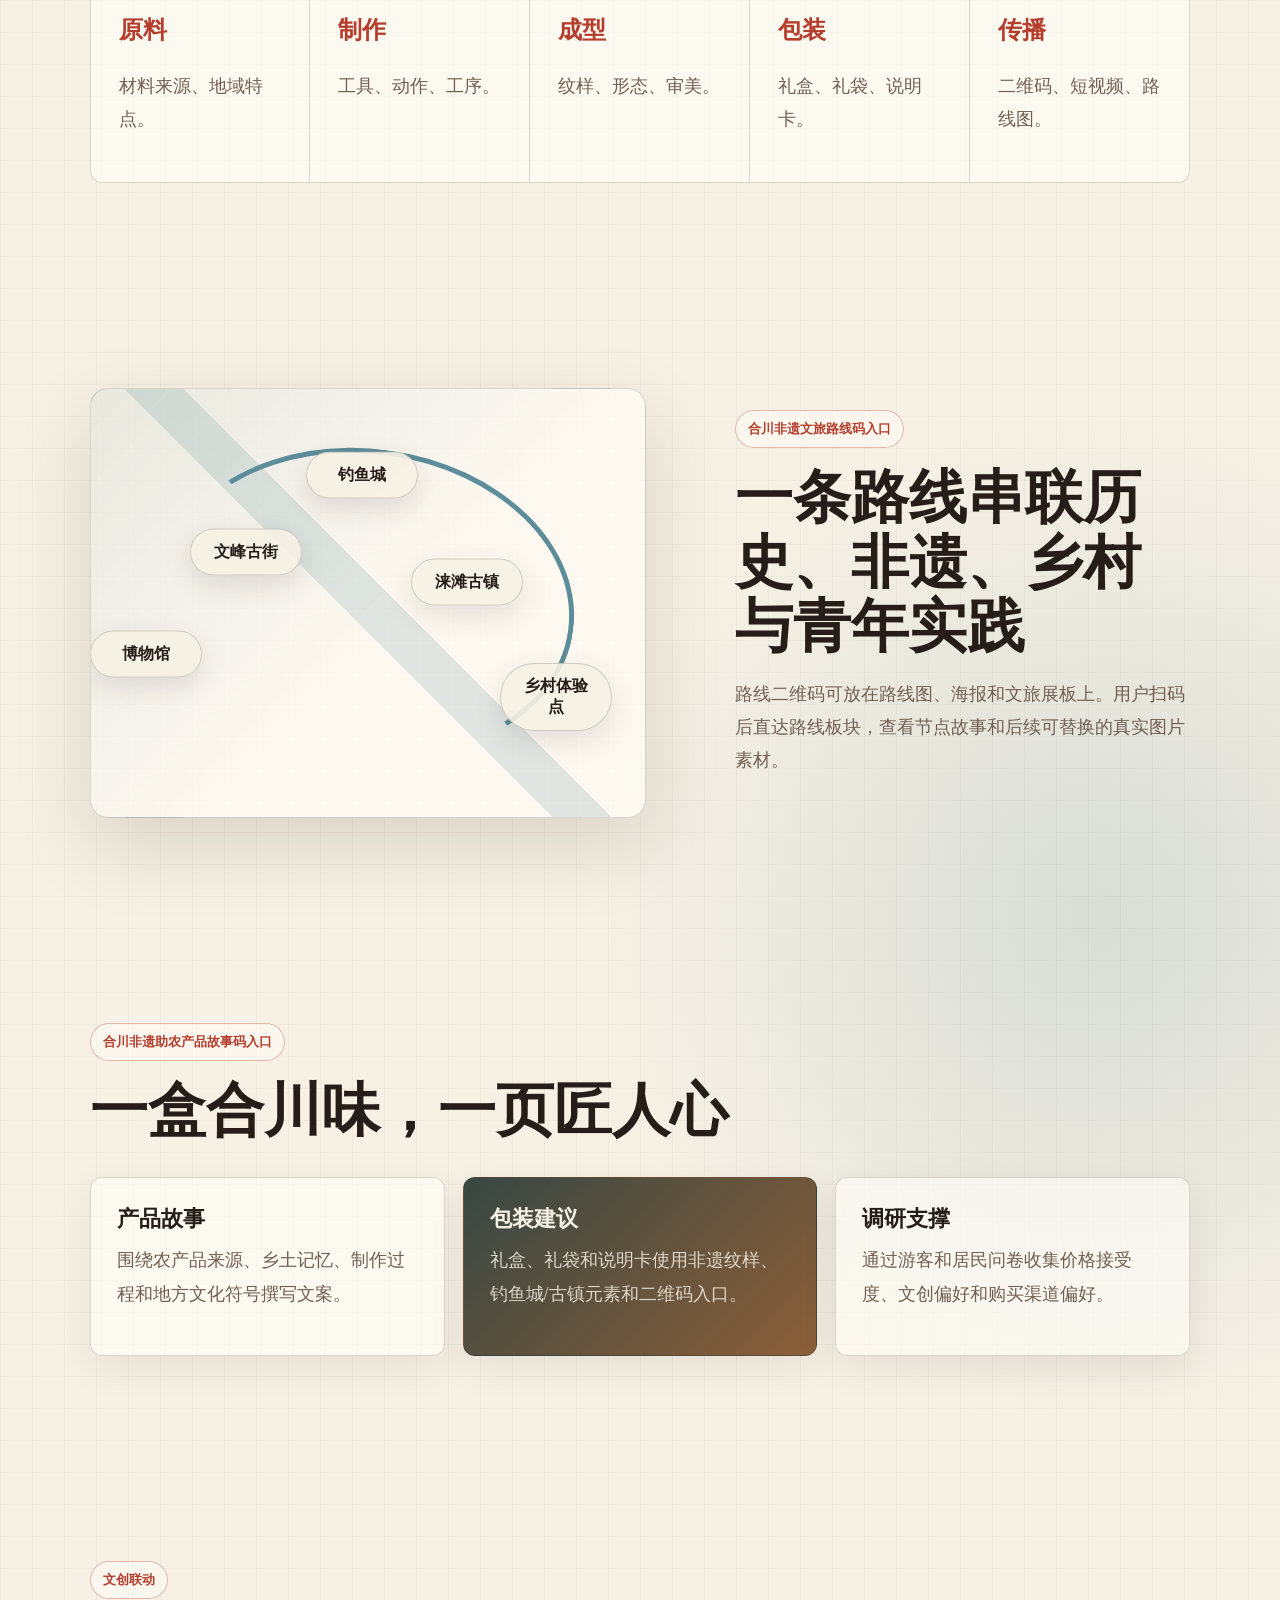
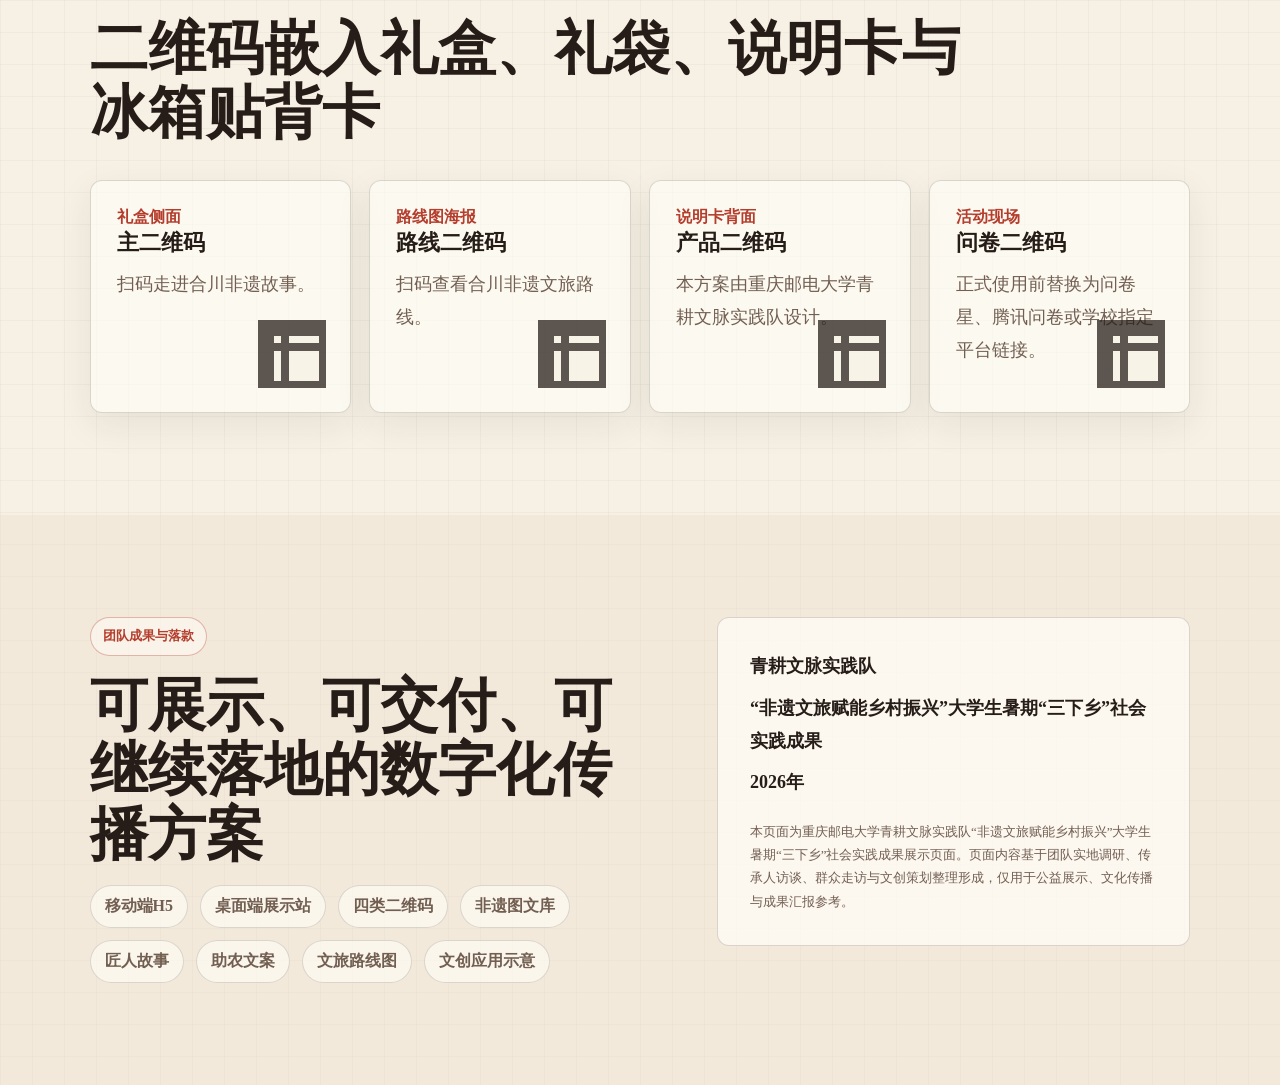
==== commit 13329ba4: "Add responsive dual-site GitHub Pages experience" ====
--- a/index.html
+++ b/index.html
@@ -3,269 +3,128 @@
   <head>
     <meta charset="utf-8" />
     <meta name="viewport" content="width=device-width, initial-scale=1, viewport-fit=cover" />
-    <meta name="description" content="寻脉合川：非遗文旅数字导览，承载合川非遗图文、匠人故事、文旅路线、助农产品与文创成果。" />
+    <meta name="description" content="寻脉合川非遗文旅数字导览入口，自动识别移动端或桌面端。" />
     <title>寻脉合川：非遗文旅数字导览</title>
-    <link rel="stylesheet" href="./styles.css" />
+    <style>
+      :root {
+        --paper: #f7f1e5;
+        --ink: #261d18;
+        --muted: #725f52;
+        --stone: #384743;
+        --cinnabar: #b43d2d;
+      }
+
+      * {
+        box-sizing: border-box;
+      }
+
+      body {
+        min-height: 100vh;
+        margin: 0;
+        display: grid;
+        place-items: center;
+        padding: 28px;
+        color: var(--ink);
+        background:
+          linear-gradient(90deg, rgba(38, 29, 24, 0.035) 1px, transparent 1px) 0 0 / 28px 28px,
+          linear-gradient(rgba(38, 29, 24, 0.03) 1px, transparent 1px) 0 0 / 28px 28px,
+          radial-gradient(circle at 16% 18%, rgba(180, 61, 45, 0.15), transparent 24rem),
+          radial-gradient(circle at 84% 80%, rgba(93, 141, 154, 0.2), transparent 24rem),
+          var(--paper);
+        font-family: "Noto Serif CJK SC", "Source Han Serif SC", "Songti SC", "SimSun", serif;
+      }
+
+      .gate {
+        width: min(100%, 760px);
+        padding: clamp(28px, 6vw, 64px);
+        border: 1px solid rgba(38, 29, 24, 0.18);
+        border-radius: 12px;
+        background: rgba(255, 253, 247, 0.72);
+        box-shadow: 0 24px 70px rgba(38, 29, 24, 0.14);
+      }
+
+      .eyebrow {
+        width: fit-content;
+        margin: 0 0 18px;
+        padding: 6px 11px;
+        border: 1px solid rgba(180, 61, 45, 0.34);
+        border-radius: 999px;
+        color: var(--cinnabar);
+        font-size: 13px;
+        font-weight: 800;
+      }
+
+      h1 {
+        margin: 0 0 14px;
+        font-size: clamp(42px, 9vw, 78px);
+        line-height: 1.05;
+        font-family: "STKaiti", "KaiTi", "FangSong", serif;
+      }
+
+      p {
+        margin: 0 0 24px;
+        color: var(--muted);
+        font-size: 17px;
+        line-height: 1.85;
+      }
+
+      .actions {
+        display: flex;
+        gap: 12px;
+        flex-wrap: wrap;
+      }
+
+      a {
+        min-height: 44px;
+        display: inline-flex;
+        align-items: center;
+        justify-content: center;
+        padding: 0 18px;
+        border-radius: 999px;
+        font-size: 15px;
+        font-weight: 800;
+        color: inherit;
+        text-decoration: none;
+      }
+
+      .primary {
+        color: var(--paper);
+        background: var(--stone);
+      }
+
+      .secondary {
+        border: 1px solid rgba(38, 29, 24, 0.22);
+        color: var(--muted);
+        background: rgba(255, 253, 247, 0.62);
+      }
+    </style>
+    <script>
+      (() => {
+        const hash = window.location.hash || "";
+        const params = new URLSearchParams(window.location.search);
+        const forced = params.get("view");
+        const isMobile =
+          forced === "mobile" ||
+          (forced !== "desktop" &&
+            (window.matchMedia("(max-width: 760px)").matches ||
+              window.matchMedia("(pointer: coarse)").matches ||
+              /Android|iPhone|iPad|iPod|Mobile|Windows Phone/i.test(navigator.userAgent)));
+        const target = isMobile ? "mobile.html" : "desktop.html";
+        window.location.replace(`${target}${hash}`);
+      })();
+    </script>
   </head>
   <body>
-    <a class="skip-link" href="#intro">跳转到正文</a>
-
-    <main class="h5-shell" aria-label="寻脉合川非遗文旅数字导览">
-      <aside class="screen-rail" aria-label="页面导航">
-        <a class="rail-dot is-active" href="#home" aria-label="首页"></a>
-        <a class="rail-dot" href="#intro" aria-label="项目导语"></a>
-        <a class="rail-dot" href="#heritage" aria-label="非遗资源库"></a>
-        <a class="rail-dot" href="#artisan" aria-label="传承人故事"></a>
-        <a class="rail-dot" href="#craft" aria-label="技艺流程"></a>
-        <a class="rail-dot" href="#route" aria-label="文旅路线"></a>
-        <a class="rail-dot" href="#product" aria-label="助农产品"></a>
-        <a class="rail-dot" href="#creative" aria-label="文创展示"></a>
-        <a class="rail-dot" href="#credits" aria-label="团队成果与落款"></a>
-      </aside>
-
-      <section id="home" class="screen hero-screen" data-title="首页主视觉">
-        <div class="hero-poster" aria-hidden="true">
-          <div class="sun-seal">合川</div>
-          <div class="mountain-line line-one"></div>
-          <div class="mountain-line line-two"></div>
-          <div class="river-ribbon"></div>
-          <div class="gate-mark"></div>
-          <div class="craft-card card-left">非遗<br />手作</div>
-          <div class="craft-card card-right">乡味<br />助农</div>
-        </div>
-        <div class="screen-inner hero-inner">
-          <p class="eyebrow">线下文创包装 × 线上文化深承载</p>
-          <h1>寻脉合川</h1>
-          <p class="hero-subtitle">非遗文旅数字导览</p>
-          <p class="hero-copy">
-            扫码走进合川地方文化：看见非遗技艺、听见匠人故事、串起文旅路线，也把乡土产品讲成有温度的故事。
-          </p>
-          <div class="hero-actions" aria-label="快捷入口">
-            <a class="primary-action" href="#heritage">进入导览</a>
-            <a class="ghost-action" href="#route">查看路线</a>
-          </div>
-        </div>
-      </section>
-
-      <section id="intro" class="screen intro-screen" data-title="项目导语">
-        <div class="screen-inner">
-          <p class="eyebrow">项目主线</p>
-          <h2>让地方文化从“被展示”走向“能参与、能传播、能助农”</h2>
-          <p>
-            本页承载的是青耕文脉实践队数字化展示板块：线下礼盒、礼袋、说明卡、路线图和海报保持非遗文创美感，二维码负责把用户带到线上 H5，继续阅读完整的非遗图文、匠人故事、文旅路线和助农产品内容。
-          </p>
-          <div class="logic-grid" aria-label="整体设计逻辑">
-            <article>
-              <span>01</span>
-              <strong>线下轻展示</strong>
-              <p>包装只呈现主视觉、引导语和二维码，避免堆叠活动信息。</p>
-            </article>
-            <article>
-              <span>02</span>
-              <strong>线上深承载</strong>
-              <p>H5集中展示非遗内容、实践成果和可交付文创方案。</p>
-            </article>
-            <article>
-              <span>03</span>
-              <strong>底部明落款</strong>
-              <p>团队与“三下乡”成果归属统一放在页面底部说明。</p>
-            </article>
-          </div>
-        </div>
-      </section>
-
-      <section id="heritage" class="screen heritage-screen" data-title="非遗资源库">
-        <div class="screen-inner">
-          <p class="eyebrow">非遗资源库</p>
-          <h2>拟围绕合川代表性非遗与地方文化资源展开</h2>
-          <p>
-            页面展示项目以团队实地走访、传承人访谈和地方公开资料核验结果为准。当前先使用“待调研确认”口径，避免提前写死未经核验的非遗名录。
-          </p>
-          <div class="resource-board">
-            <article class="resource-card">
-              <span class="resource-icon">食</span>
-              <h3>传统食品</h3>
-              <p>记录合川老味道、制作场景、包装故事与伴手礼转化可能。</p>
-            </article>
-            <article class="resource-card">
-              <span class="resource-icon">艺</span>
-              <h3>传统手工艺</h3>
-              <p>整理材料、工具、工序、纹样和青年可视化表达方式。</p>
-            </article>
-            <article class="resource-card">
-              <span class="resource-icon">镇</span>
-              <h3>古镇民俗</h3>
-              <p>提取涞滩古镇、文峰古街等场景中的建筑与民俗符号。</p>
-            </article>
-            <article class="resource-card">
-              <span class="resource-icon">城</span>
-              <h3>历史文旅符号</h3>
-              <p>将钓鱼城历史故事、城门、石刻和山水轮廓转为导览内容。</p>
-            </article>
-          </div>
-          <p class="note-strip">非遗项目清单将在调研后更新：最终展示内容以实地材料为准。</p>
-        </div>
-      </section>
-
-      <section id="artisan" class="screen artisan-screen" data-title="传承人故事">
-        <div class="screen-inner split-screen">
-          <div>
-            <p class="eyebrow">传承人故事</p>
-            <h2>不只看见作品，也听见作品背后的人</h2>
-            <p>
-              H5将为传承人访谈预留故事位：记录技艺来源、日常制作、传承困境、年轻受众变化，以及团队在现场观察到的细节。
-            </p>
-            <blockquote>
-              “一门手艺要继续被看见，既需要老一辈守住，也需要年轻人学会用新的方式讲出来。”
-            </blockquote>
-          </div>
-          <div class="story-card" aria-label="匠人故事页面样式">
-            <span class="story-tag">访谈摘录</span>
-            <h3>匠人故事卡</h3>
-            <p>姓名、项目、技艺年限、代表作品、青年观察。</p>
-            <div class="story-lines">
-              <i></i>
-              <i></i>
-              <i></i>
-            </div>
-            <small>实地调研后替换为真实访谈内容</small>
-          </div>
-        </div>
-      </section>
-
-      <section id="craft" class="screen craft-screen" data-title="技艺流程">
-        <div class="screen-inner">
-          <p class="eyebrow">技艺流程</p>
-          <h2>把非遗讲得清楚，让游客看得懂、记得住</h2>
-          <div class="process-line">
-            <article>
-              <span>原料</span>
-              <p>记录材料来源、地域特点与传统选择标准。</p>
-            </article>
-            <article>
-              <span>制作</span>
-              <p>用图文拆解关键动作、工具和工序节奏。</p>
-            </article>
-            <article>
-              <span>成型</span>
-              <p>展示作品形态、纹样含义与地方审美。</p>
-            </article>
-            <article>
-              <span>包装</span>
-              <p>转化为礼盒、礼袋、说明卡和产品故事。</p>
-            </article>
-            <article>
-              <span>传播</span>
-              <p>通过二维码、短视频和路线图继续延展。</p>
-            </article>
-          </div>
-        </div>
-      </section>
-
-      <section id="route" class="screen route-screen" data-title="文旅路线">
-        <div class="screen-inner">
-          <p class="eyebrow">合川非遗文旅路线码入口</p>
-          <h2>一条路线串联历史、非遗、乡村与青年实践</h2>
-          <div class="route-map" role="img" aria-label="合川非遗文旅路线节点示意">
-            <div class="route-thread"></div>
-            <span style="--x:10%; --y:68%">博物馆</span>
-            <span style="--x:28%; --y:42%">文峰古街</span>
-            <span style="--x:48%; --y:24%">钓鱼城</span>
-            <span style="--x:66%; --y:48%">涞滩古镇</span>
-            <span style="--x:82%; --y:72%">乡村体验点</span>
-          </div>
-          <p>
-            路线图可用于海报、礼盒说明卡和文旅展板。扫码后进入本屏，查看推荐路线、节点故事和后续可替换的真实图片素材。
-          </p>
-        </div>
-      </section>
-
-      <section id="product" class="screen product-screen" data-title="助农产品">
-        <div class="screen-inner">
-          <p class="eyebrow">合川非遗助农产品故事码入口</p>
-          <h2>一盒合川味，一页匠人心</h2>
-          <div class="product-layout">
-            <article class="product-story">
-              <h3>产品故事</h3>
-              <p>围绕农产品来源、乡土记忆、制作过程和地方文化符号撰写宣传文案，让产品不只被看见价格，也被看见故事。</p>
-            </article>
-            <article class="product-story accent">
-              <h3>包装建议</h3>
-              <p>礼盒、礼袋和说明卡使用非遗纹样、钓鱼城/古镇元素和二维码入口，保留文创产品美感。</p>
-            </article>
-            <article class="product-story">
-              <h3>调研支撑</h3>
-              <p>通过游客和本地居民问卷收集价格接受度、文创偏好和购买渠道偏好，支持后续优化。</p>
-            </article>
-          </div>
-        </div>
-      </section>
-
-      <section id="creative" class="screen creative-screen" data-title="文创展示">
-        <div class="screen-inner">
-          <p class="eyebrow">文创成果转化</p>
-          <h2>二维码嵌入礼盒、礼袋、说明卡与冰箱贴背卡</h2>
-          <div class="mockup-row">
-            <article class="mockup gift">
-              <span>礼盒侧面</span>
-              <b>主二维码</b>
-              <small>扫码走进合川非遗故事</small>
-            </article>
-            <article class="mockup bag">
-              <span>礼袋背面</span>
-              <b>主二维码</b>
-              <small>保持正面主视觉纯净</small>
-            </article>
-            <article class="mockup card">
-              <span>说明卡背面</span>
-              <b>产品二维码</b>
-              <small>本方案由重庆邮电大学青耕文脉实践队设计</small>
-            </article>
-          </div>
-          <p>
-            实体物料不直接突出“三下乡”标识，团队成果属性通过说明卡背面小字和本页面底部正式落款体现。
-          </p>
-        </div>
-      </section>
-
-      <section id="credits" class="screen credits-screen" data-title="团队成果与落款">
-        <div class="screen-inner">
-          <p class="eyebrow">团队成果与落款</p>
-          <h2>可展示、可交付、可继续落地的数字化传播方案</h2>
-          <div class="deliverable-list">
-            <span>9屏H5静态展示页</span>
-            <span>四类二维码入口</span>
-            <span>非遗图文内容库</span>
-            <span>匠人故事文案</span>
-            <span>助农产品文案</span>
-            <span>文旅路线图</span>
-            <span>文创应用示意</span>
-            <span>数据统计口径</span>
-          </div>
-          <div id="survey" class="survey-panel" aria-label="问卷入口说明">
-            <h3>合川非遗文旅反馈码</h3>
-            <p>问卷二维码正式使用前，请替换为问卷星、腾讯问卷或学校指定平台链接。当前 H5 保留问卷入口说明，用于汇报展示和后续接入。</p>
-            <a class="primary-action compact" href="#credits">问卷链接待替换</a>
-          </div>
-          <footer class="formal-credit">
-            <p>青耕文脉实践队</p>
-            <p>“非遗文旅赋能乡村振兴”大学生暑期“三下乡”社会实践成果</p>
-            <p>2026年</p>
-            <small>
-              本页面为重庆邮电大学青耕文脉实践队“非遗文旅赋能乡村振兴”大学生暑期“三下乡”社会实践成果展示页面。页面内容基于团队实地调研、传承人访谈、群众走访与文创策划整理形成，仅用于公益展示、文化传播与成果汇报参考。
-            </small>
-          </footer>
-        </div>
-      </section>
+    <main class="gate">
+      <p class="eyebrow">正在识别访问设备</p>
+      <h1>寻脉合川</h1>
+      <p>
+        页面将自动进入适合当前设备的非遗文旅数字导览版本。若没有自动跳转，可手动选择移动端或桌面端。
+      </p>
+      <nav class="actions" aria-label="手动选择版本">
+        <a class="primary" href="./mobile.html">进入移动端</a>
+        <a class="secondary" href="./desktop.html">进入桌面端</a>
+      </nav>
     </main>
-
-    <nav class="bottom-nav" aria-label="二维码入口快捷导航">
-      <a href="#home">主码</a>
-      <a href="#route">路线码</a>
-      <a href="#product">产品码</a>
-      <a href="#survey">问卷码</a>
-    </nav>
-
-    <script src="./script.js"></script>
   </body>
 </html>
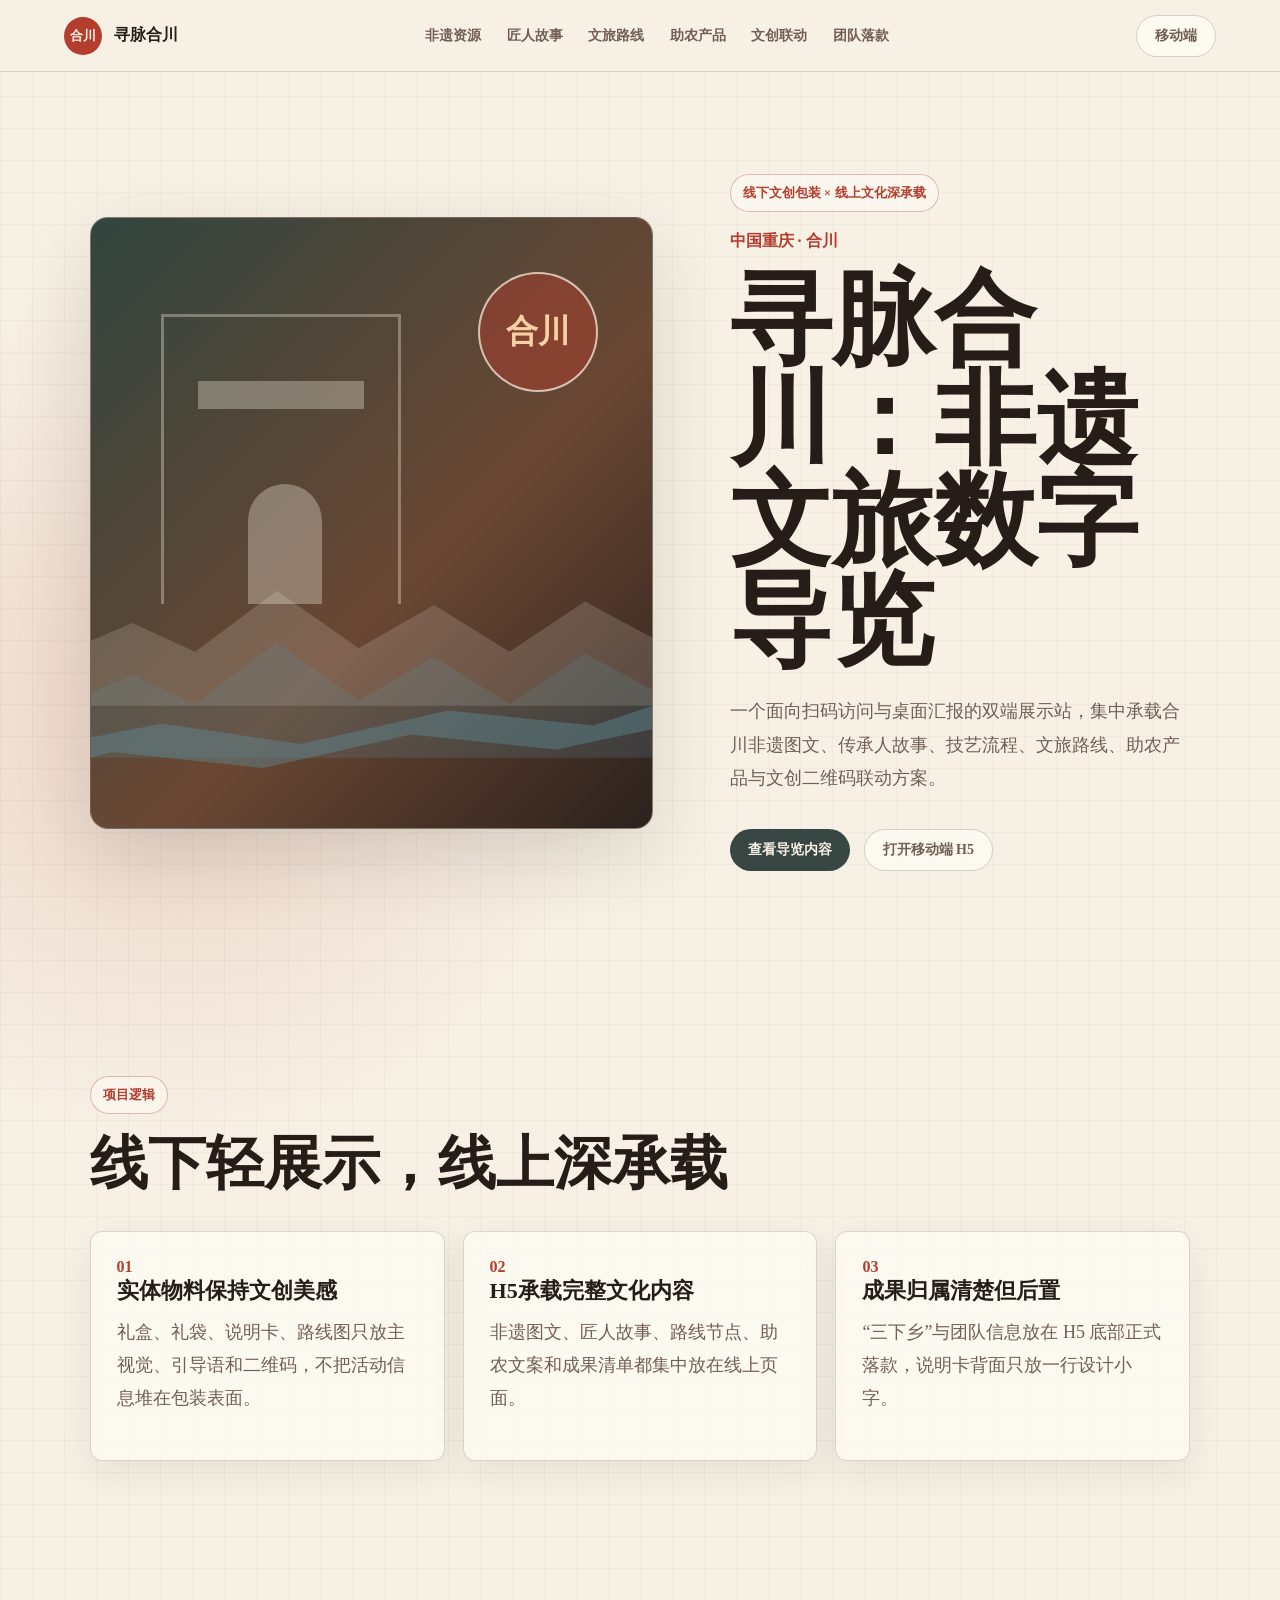
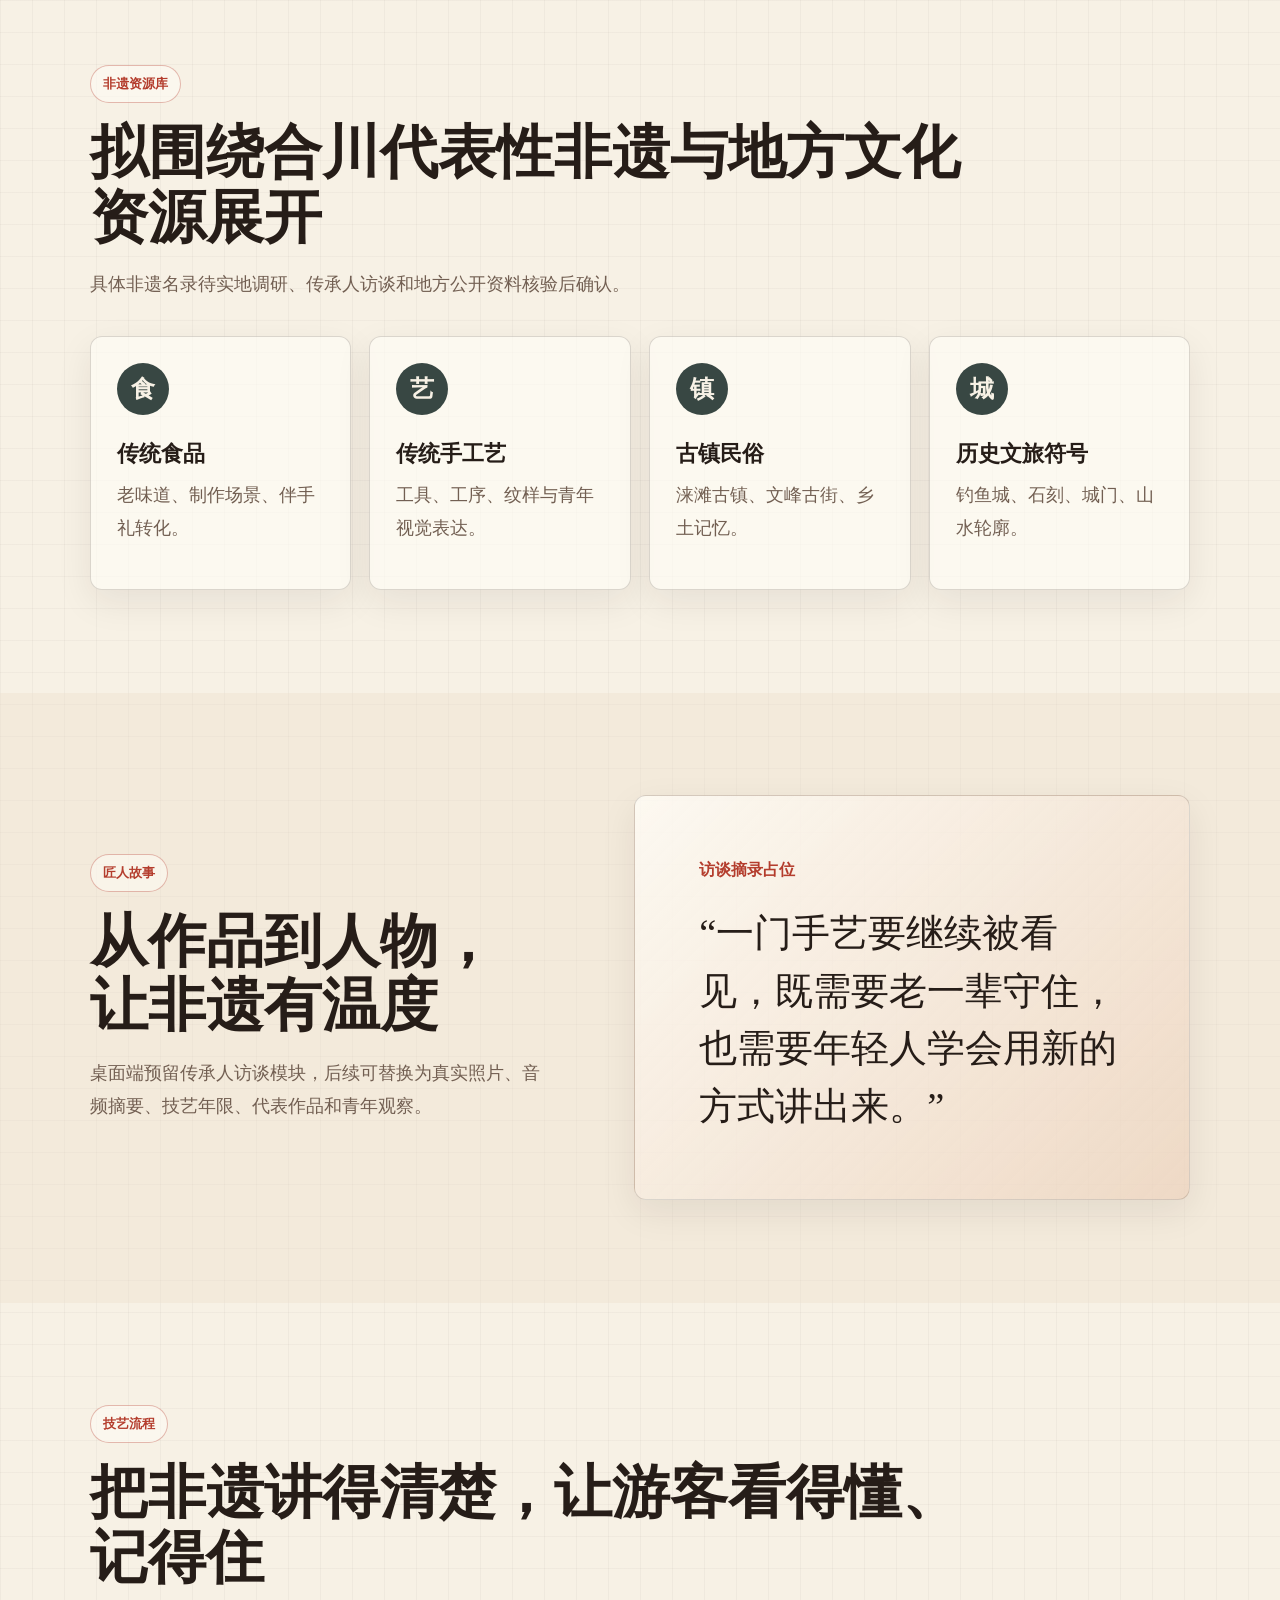
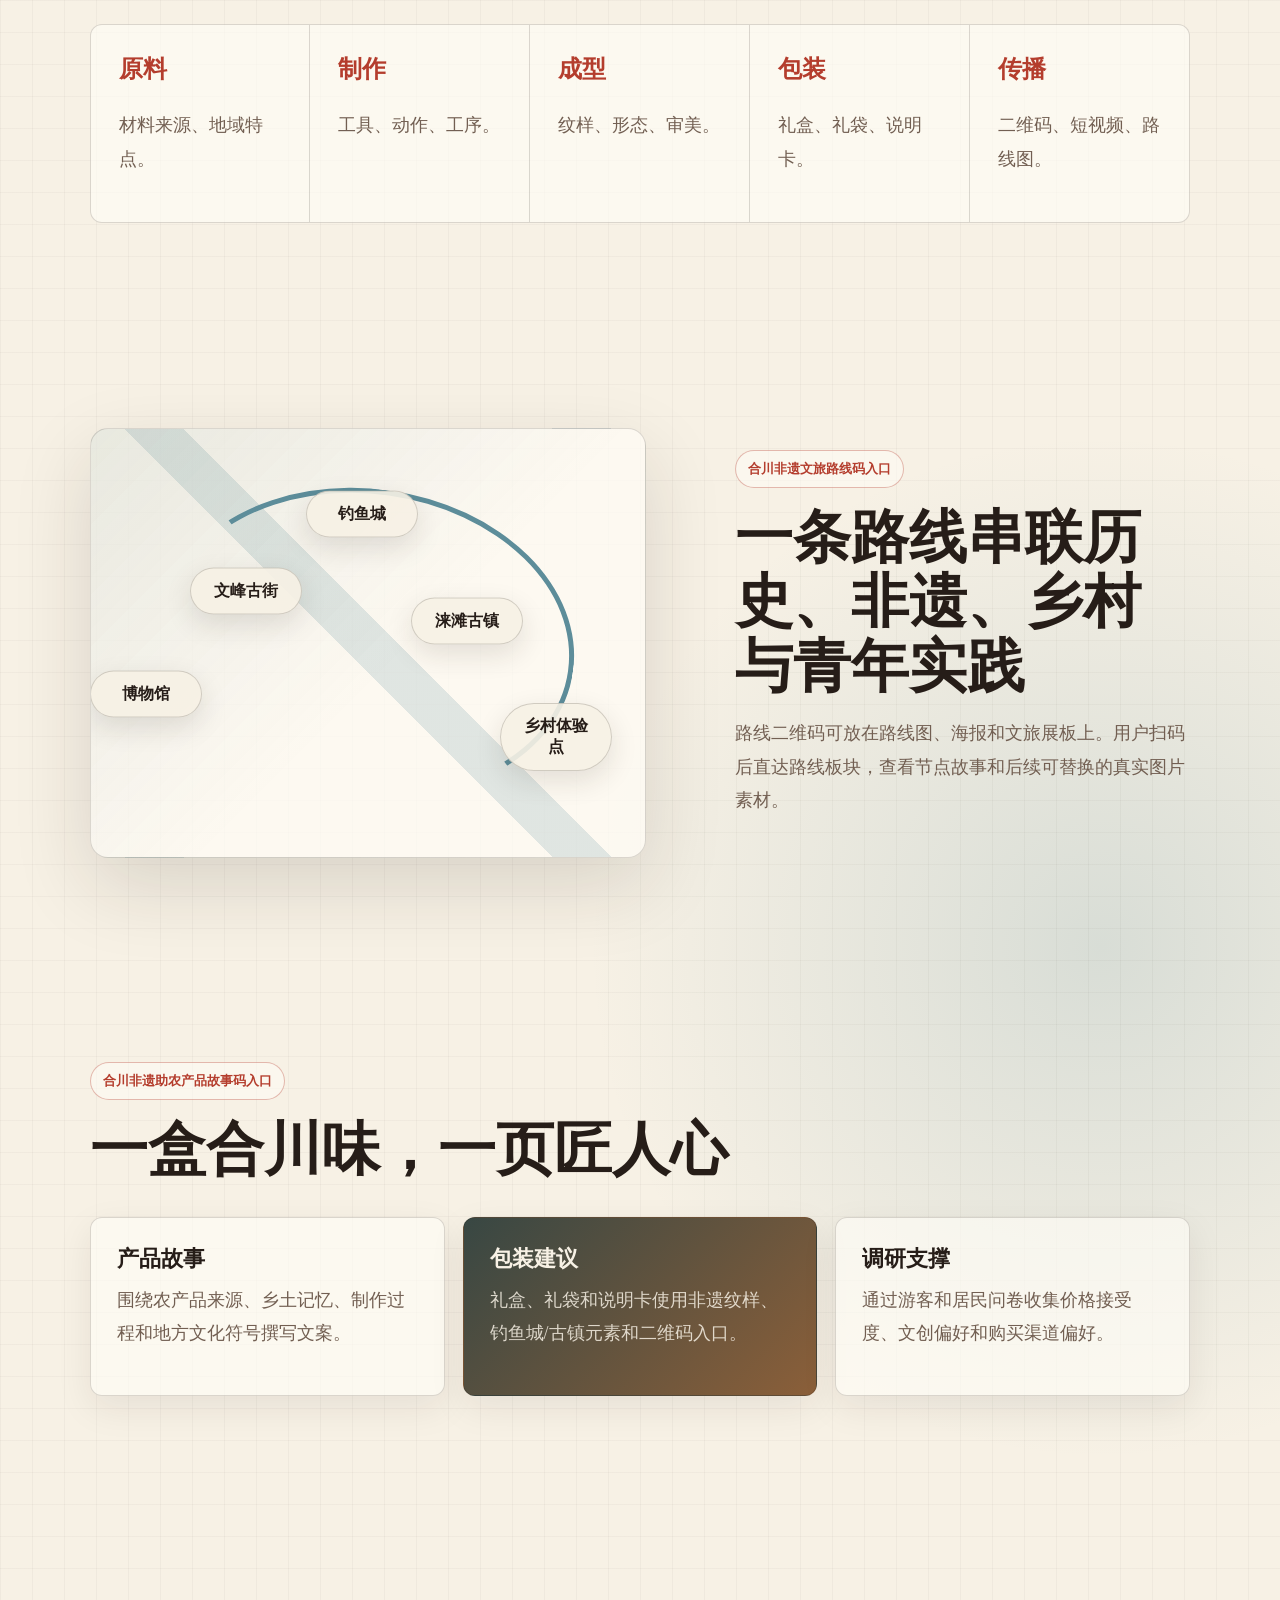
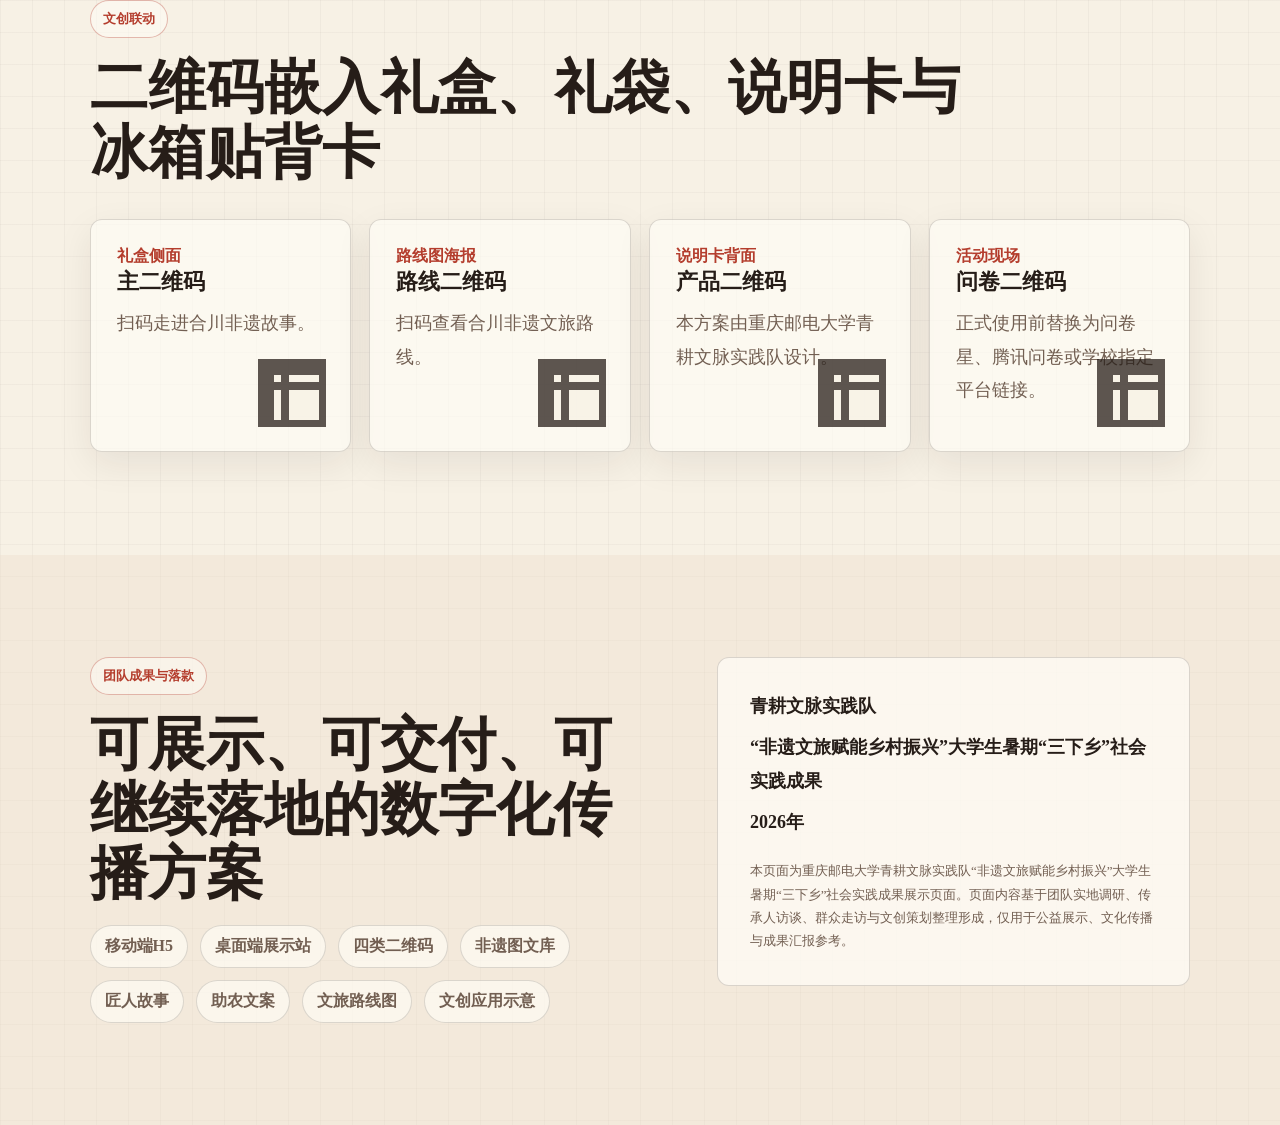
==== commit 91d33448: "Refresh mobile hero with Hechuan photo card" ====
--- a/index.html
+++ b/index.html
@@ -117,6 +117,7 @@
   <body>
     <main class="gate">
       <p class="eyebrow">正在识别访问设备</p>
+      <p style="margin-bottom: 8px; color: #b43d2d; font-weight: 800;">中国重庆 · 合川</p>
       <h1>寻脉合川</h1>
       <p>
         页面将自动进入适合当前设备的非遗文旅数字导览版本。若没有自动跳转，可手动选择移动端或桌面端。
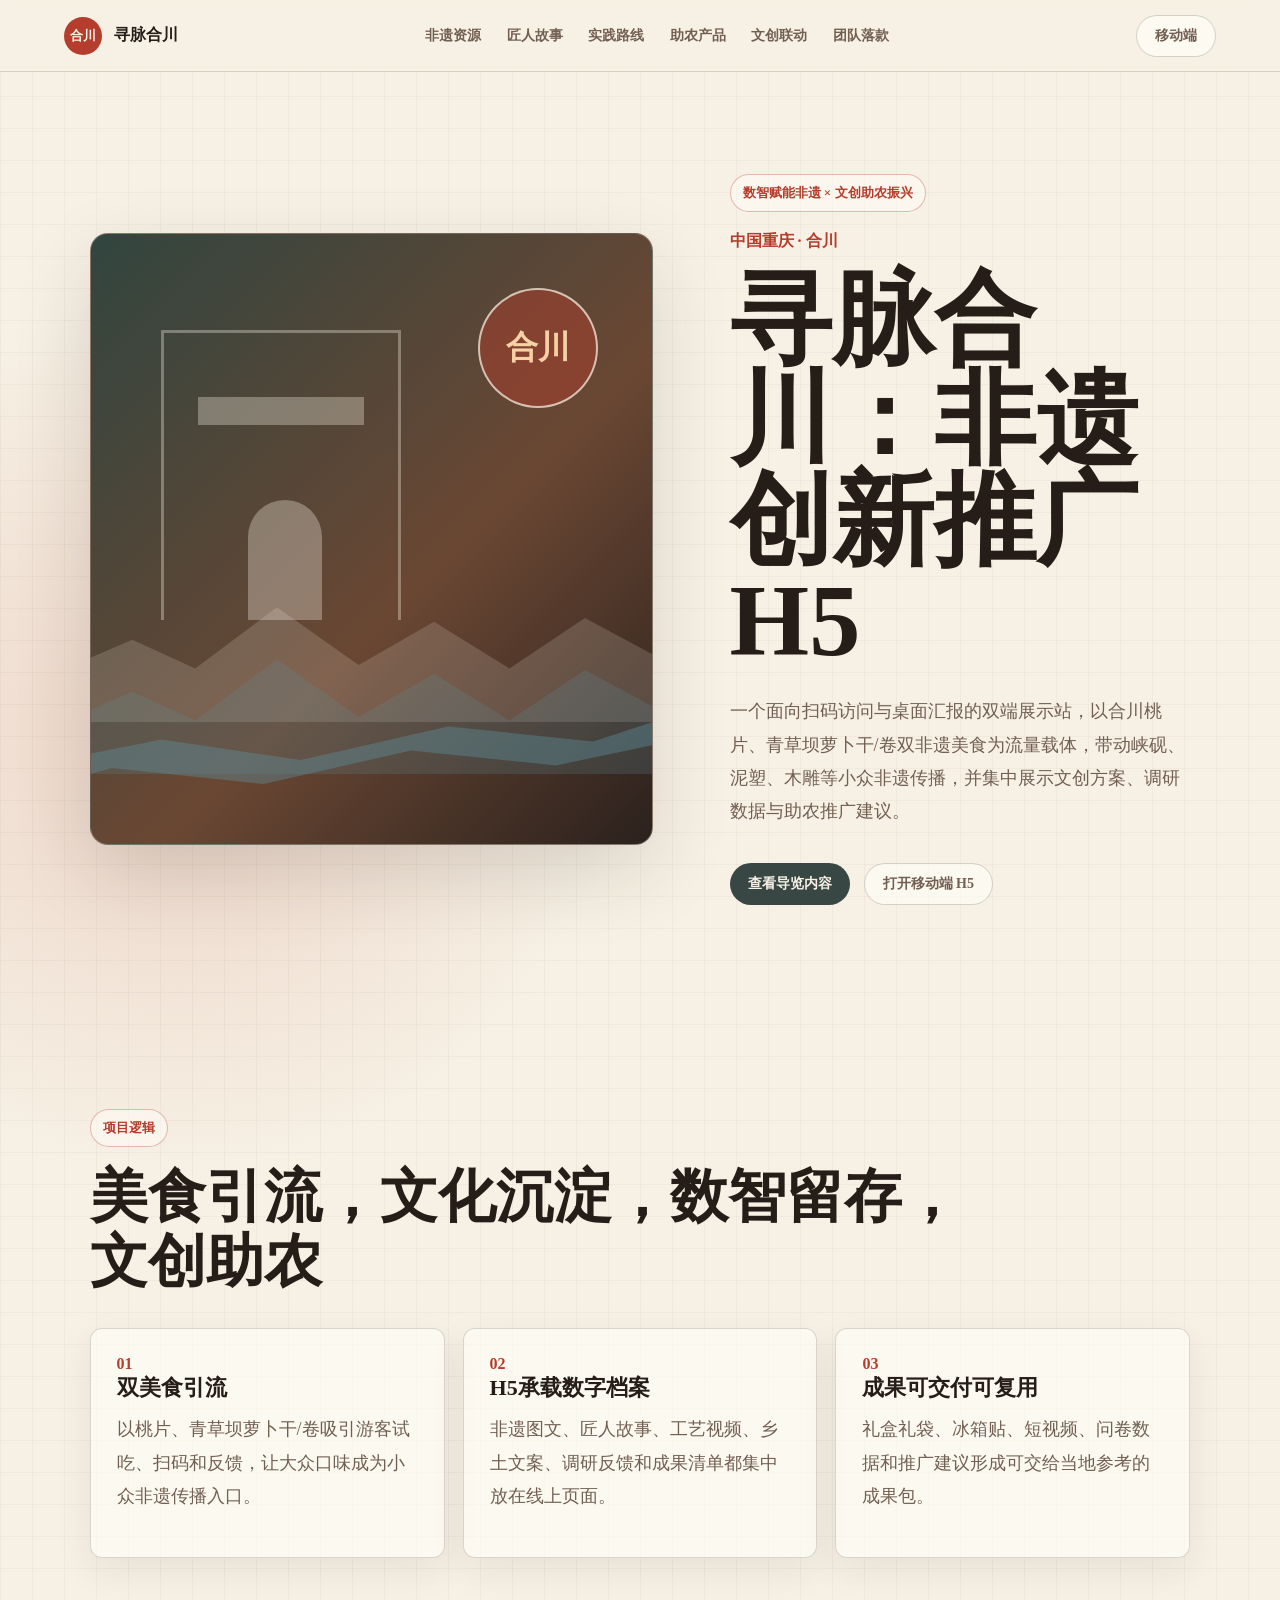
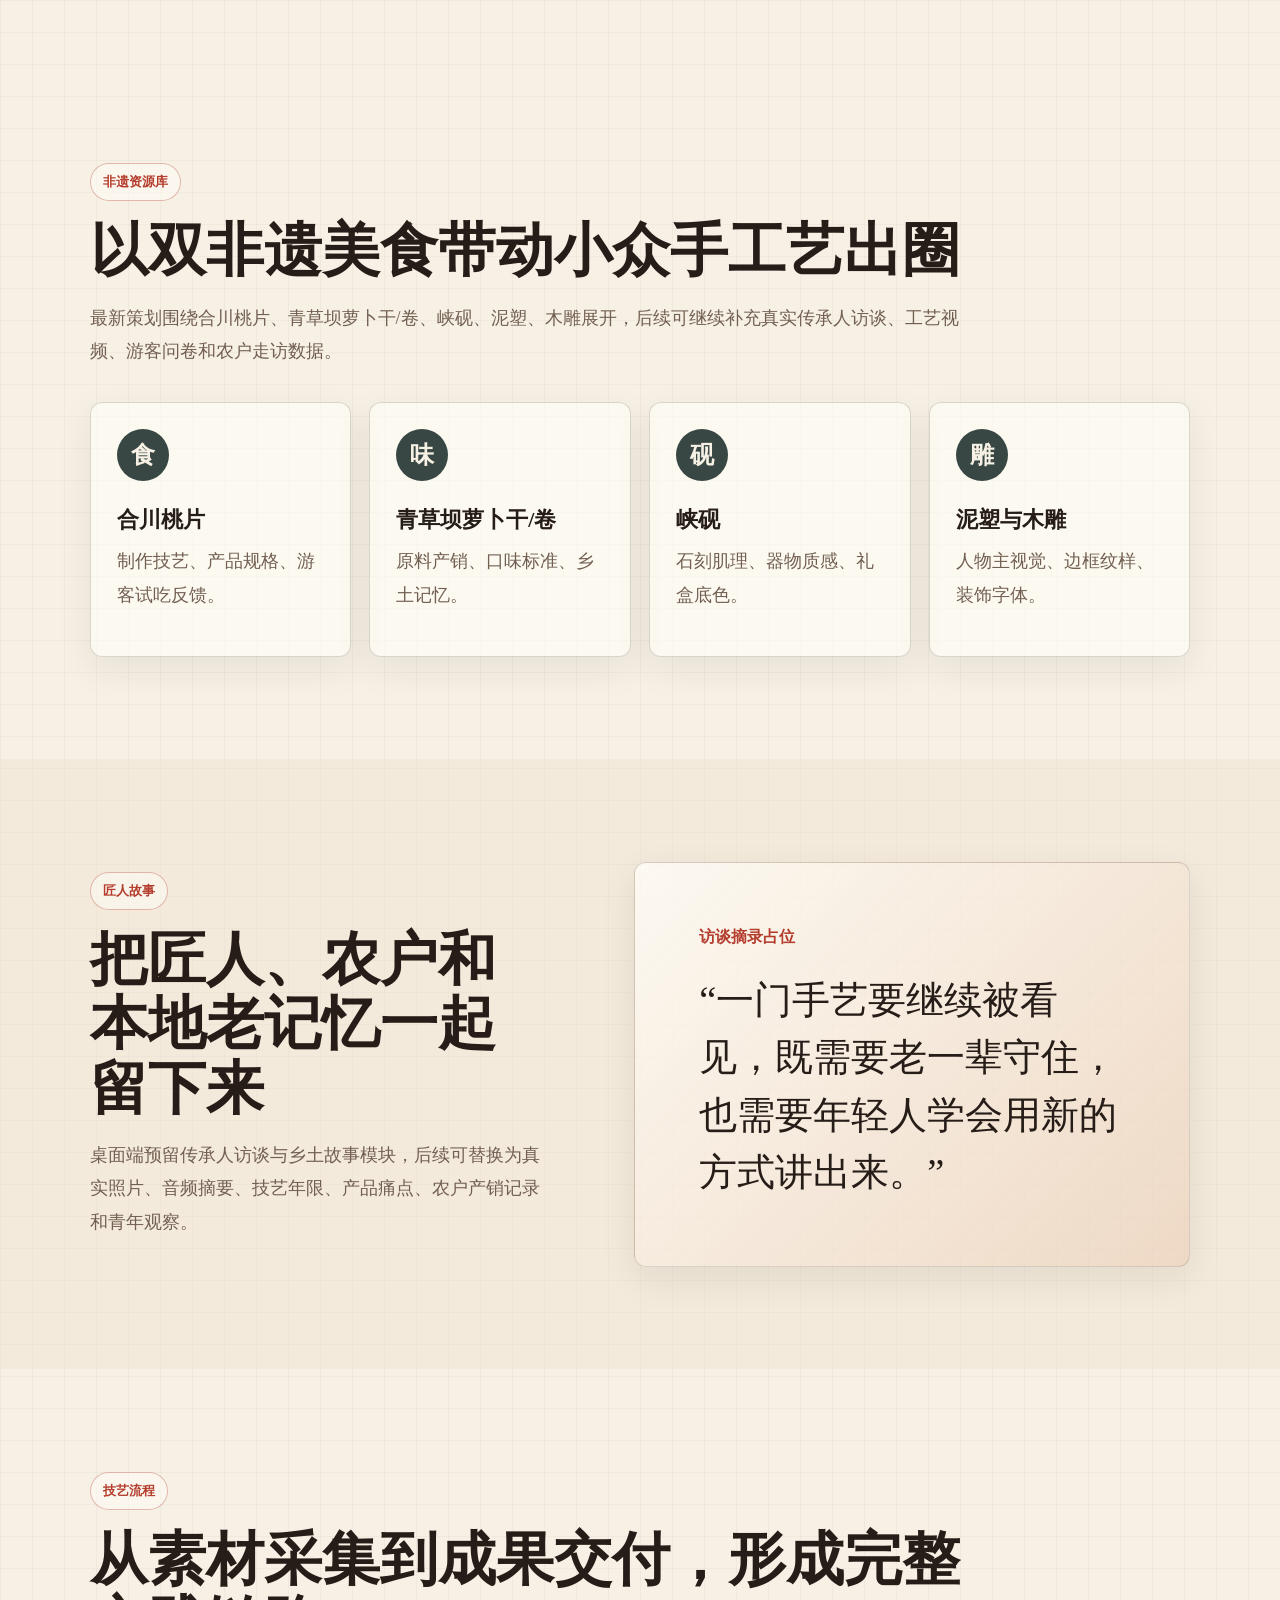
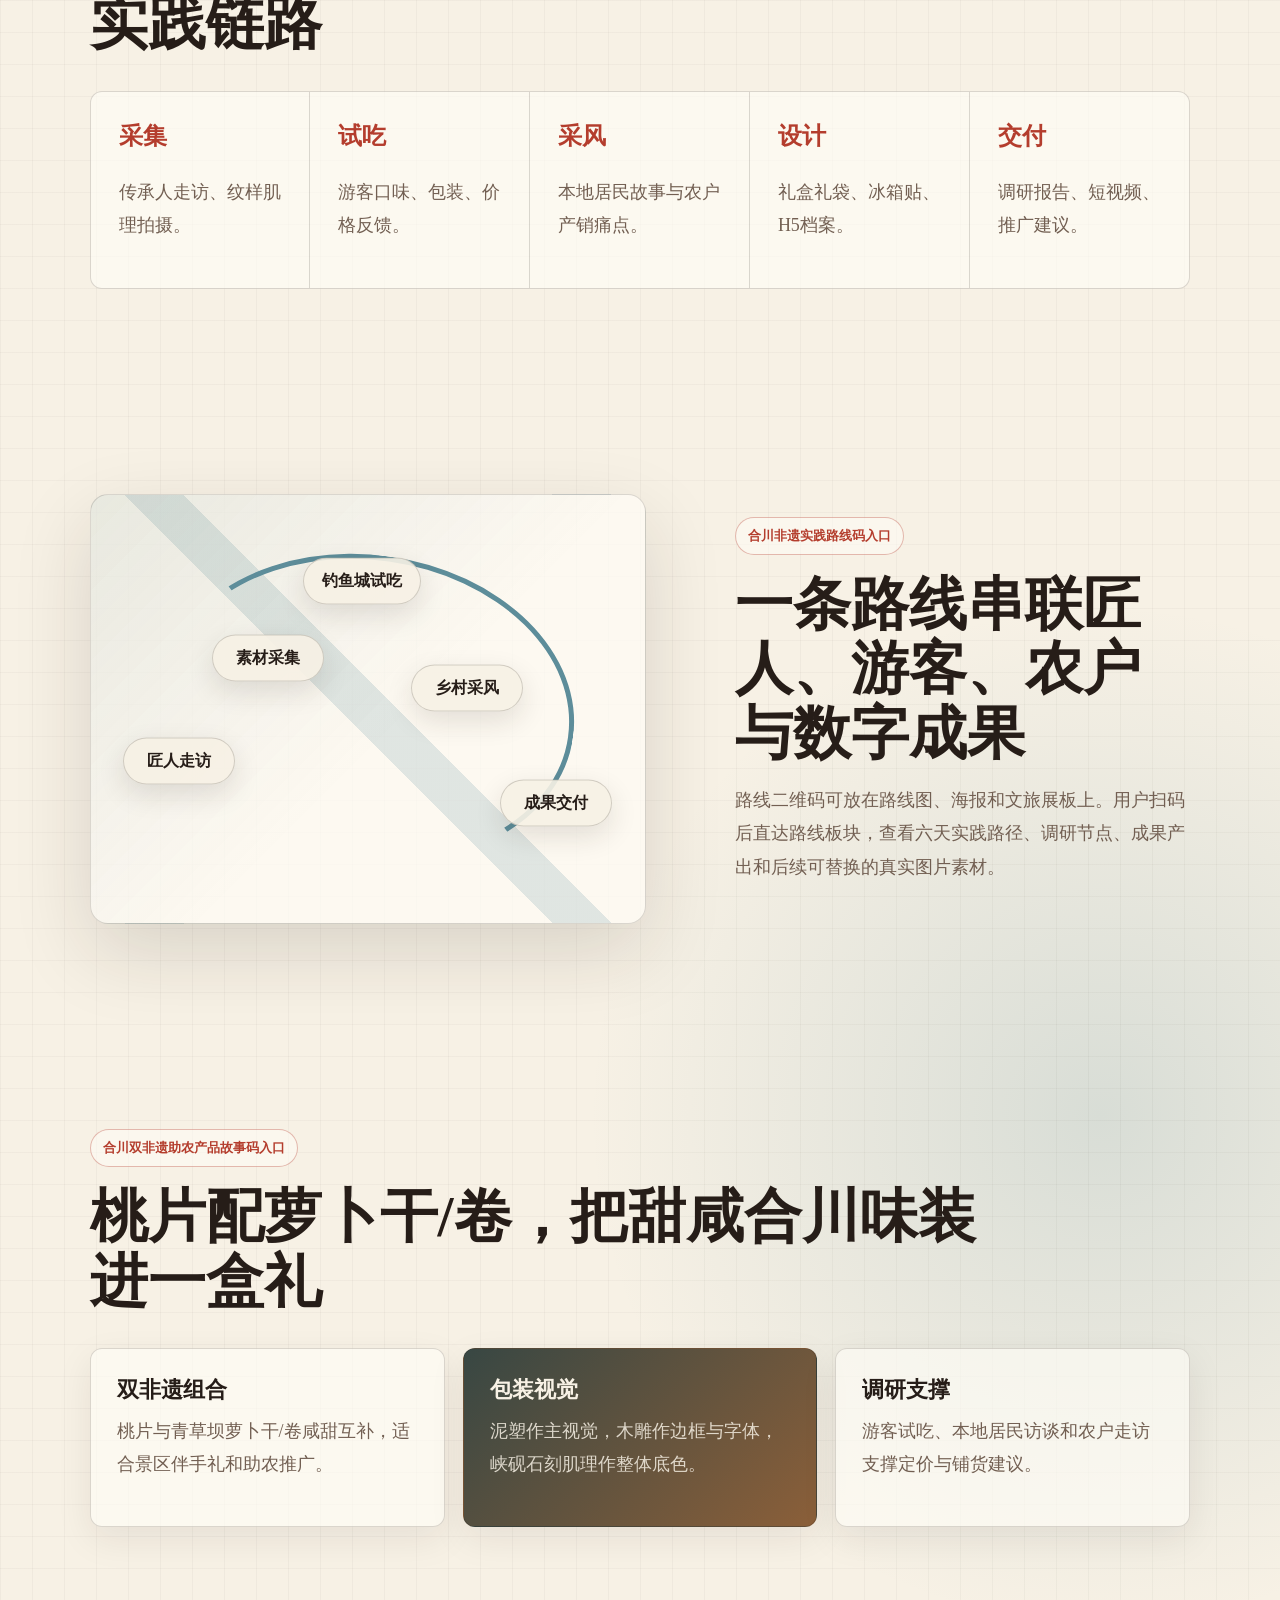
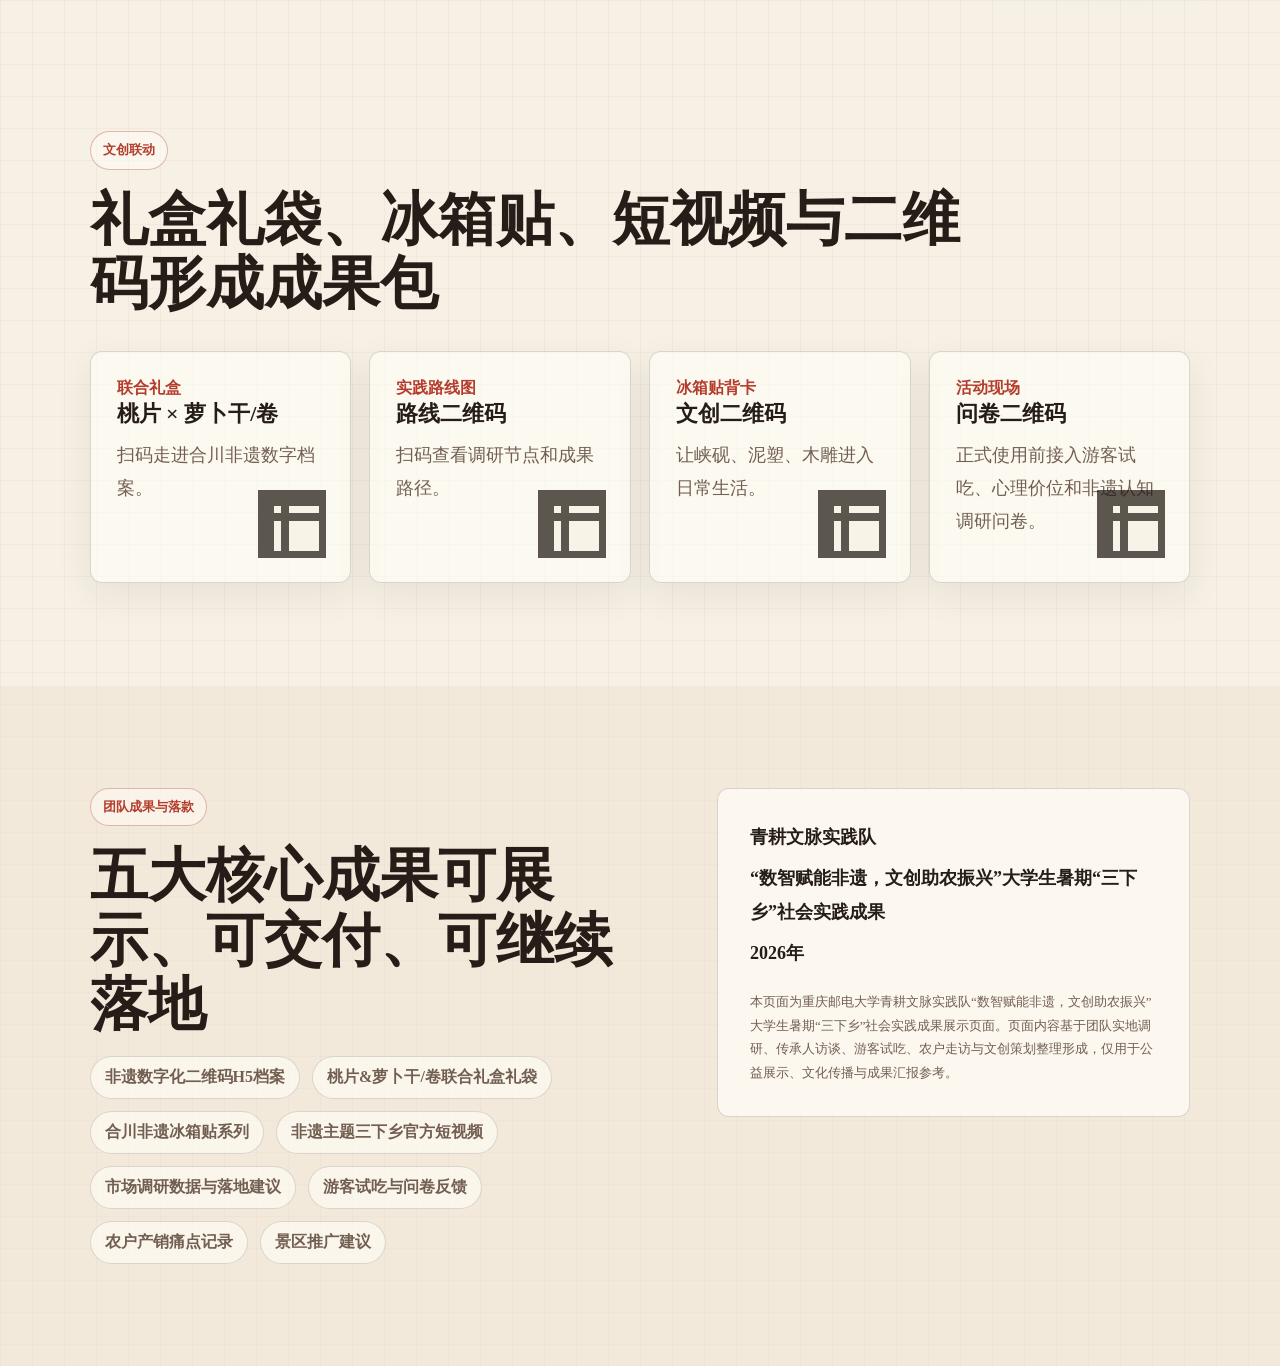
==== commit 0e30c817: "Align site content with latest SXX plan" ====
--- a/index.html
+++ b/index.html
@@ -3,8 +3,8 @@
   <head>
     <meta charset="utf-8" />
     <meta name="viewport" content="width=device-width, initial-scale=1, viewport-fit=cover" />
-    <meta name="description" content="寻脉合川非遗文旅数字导览入口，自动识别移动端或桌面端。" />
-    <title>寻脉合川：非遗文旅数字导览</title>
+    <meta name="description" content="寻脉合川：数智赋能非遗，文创助农振兴入口，自动识别移动端或桌面端。" />
+    <title>寻脉合川：数智赋能非遗，文创助农振兴</title>
     <style>
       :root {
         --paper: #f7f1e5;
@@ -120,7 +120,7 @@
       <p style="margin-bottom: 8px; color: #b43d2d; font-weight: 800;">中国重庆 · 合川</p>
       <h1>寻脉合川</h1>
       <p>
-        页面将自动进入适合当前设备的非遗文旅数字导览版本。若没有自动跳转，可手动选择移动端或桌面端。
+        页面将自动进入适合当前设备的“数智赋能非遗，文创助农振兴”合川非遗创新推广版本。若没有自动跳转，可手动选择移动端或桌面端。
       </p>
       <nav class="actions" aria-label="手动选择版本">
         <a class="primary" href="./mobile.html">进入移动端</a>
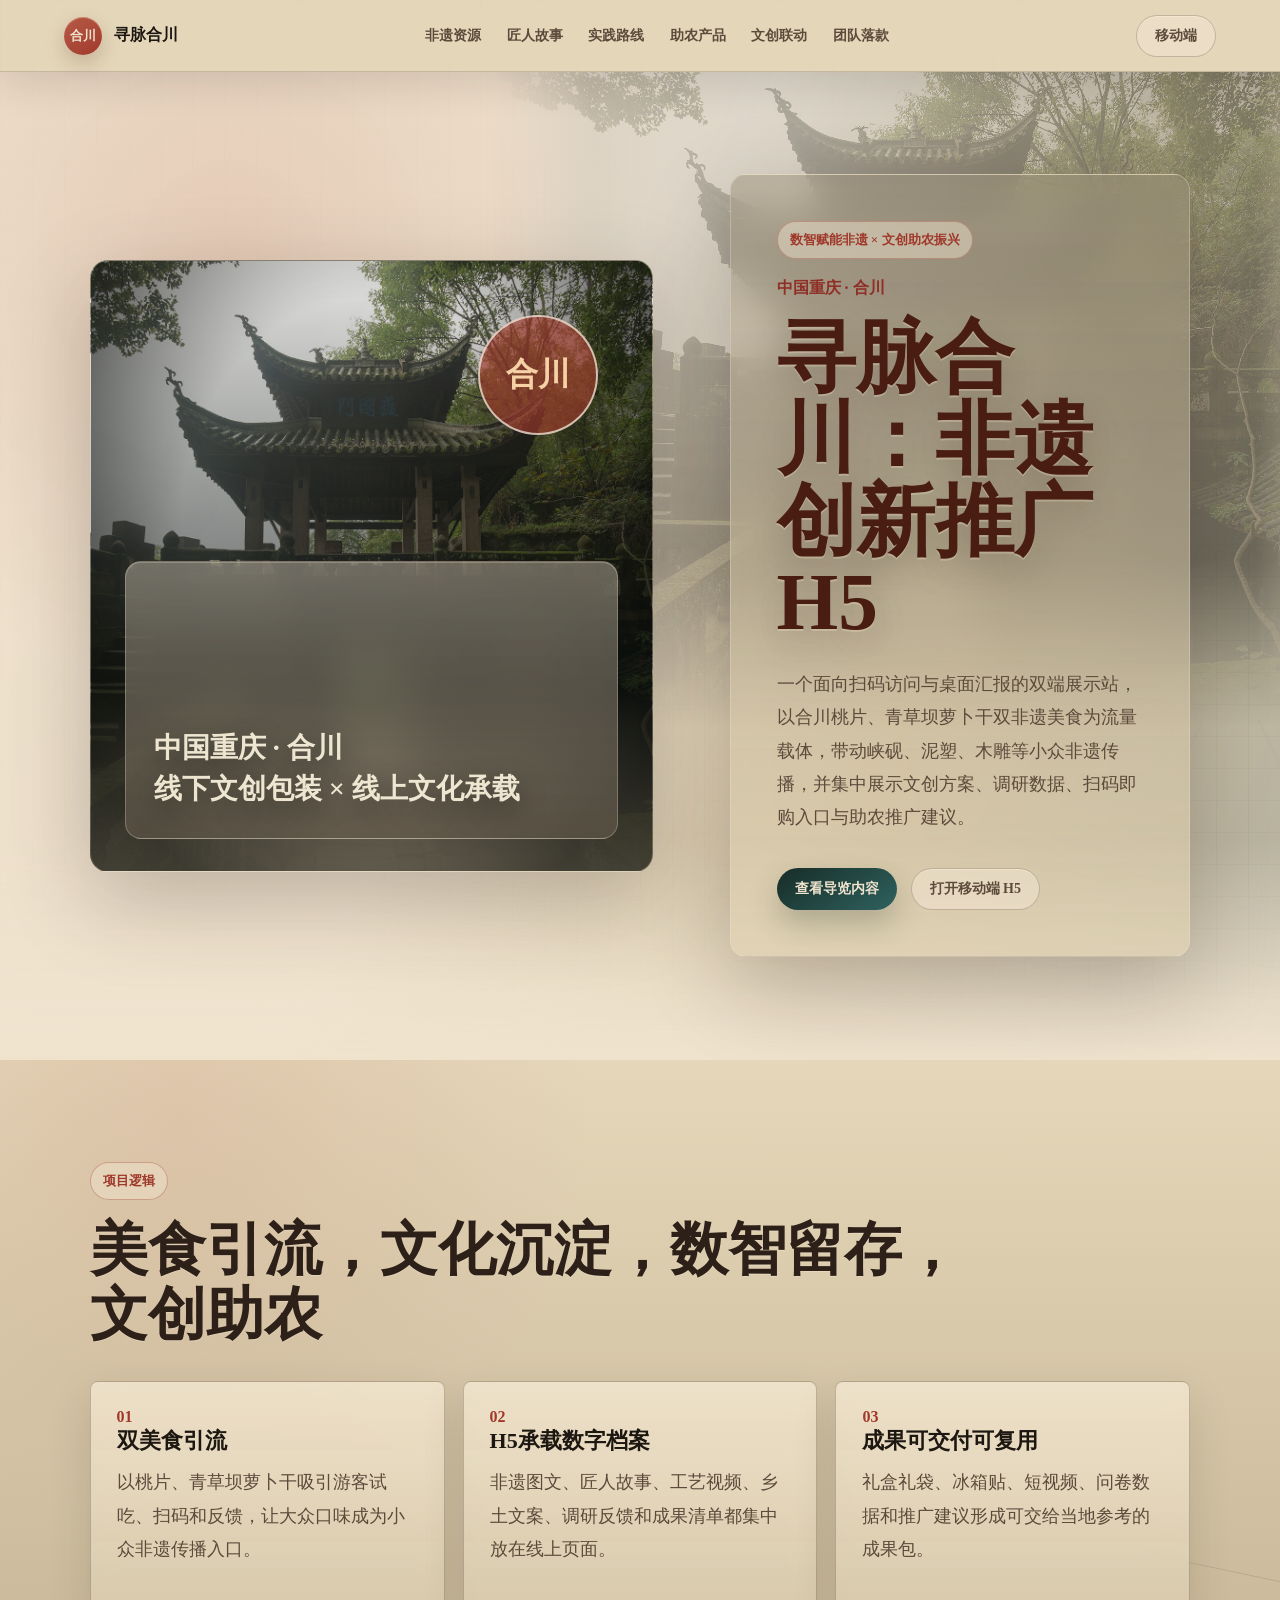
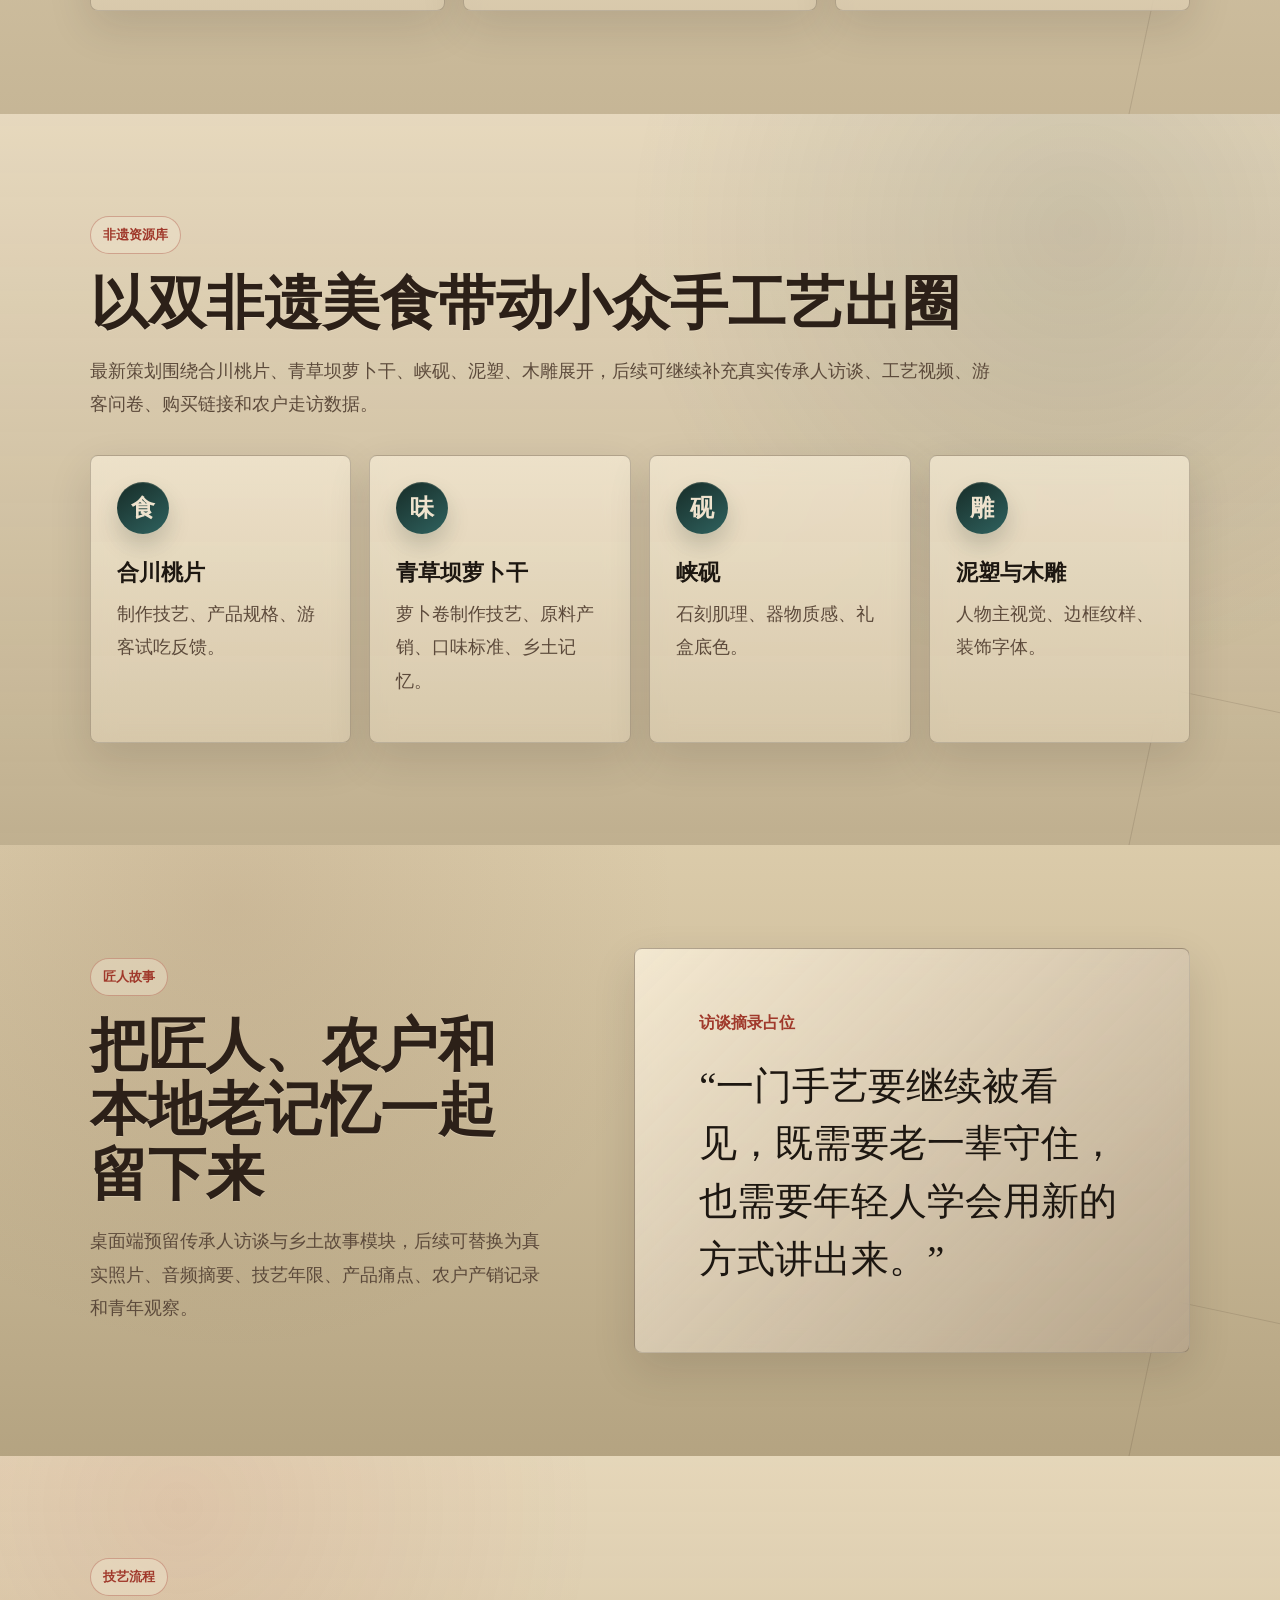
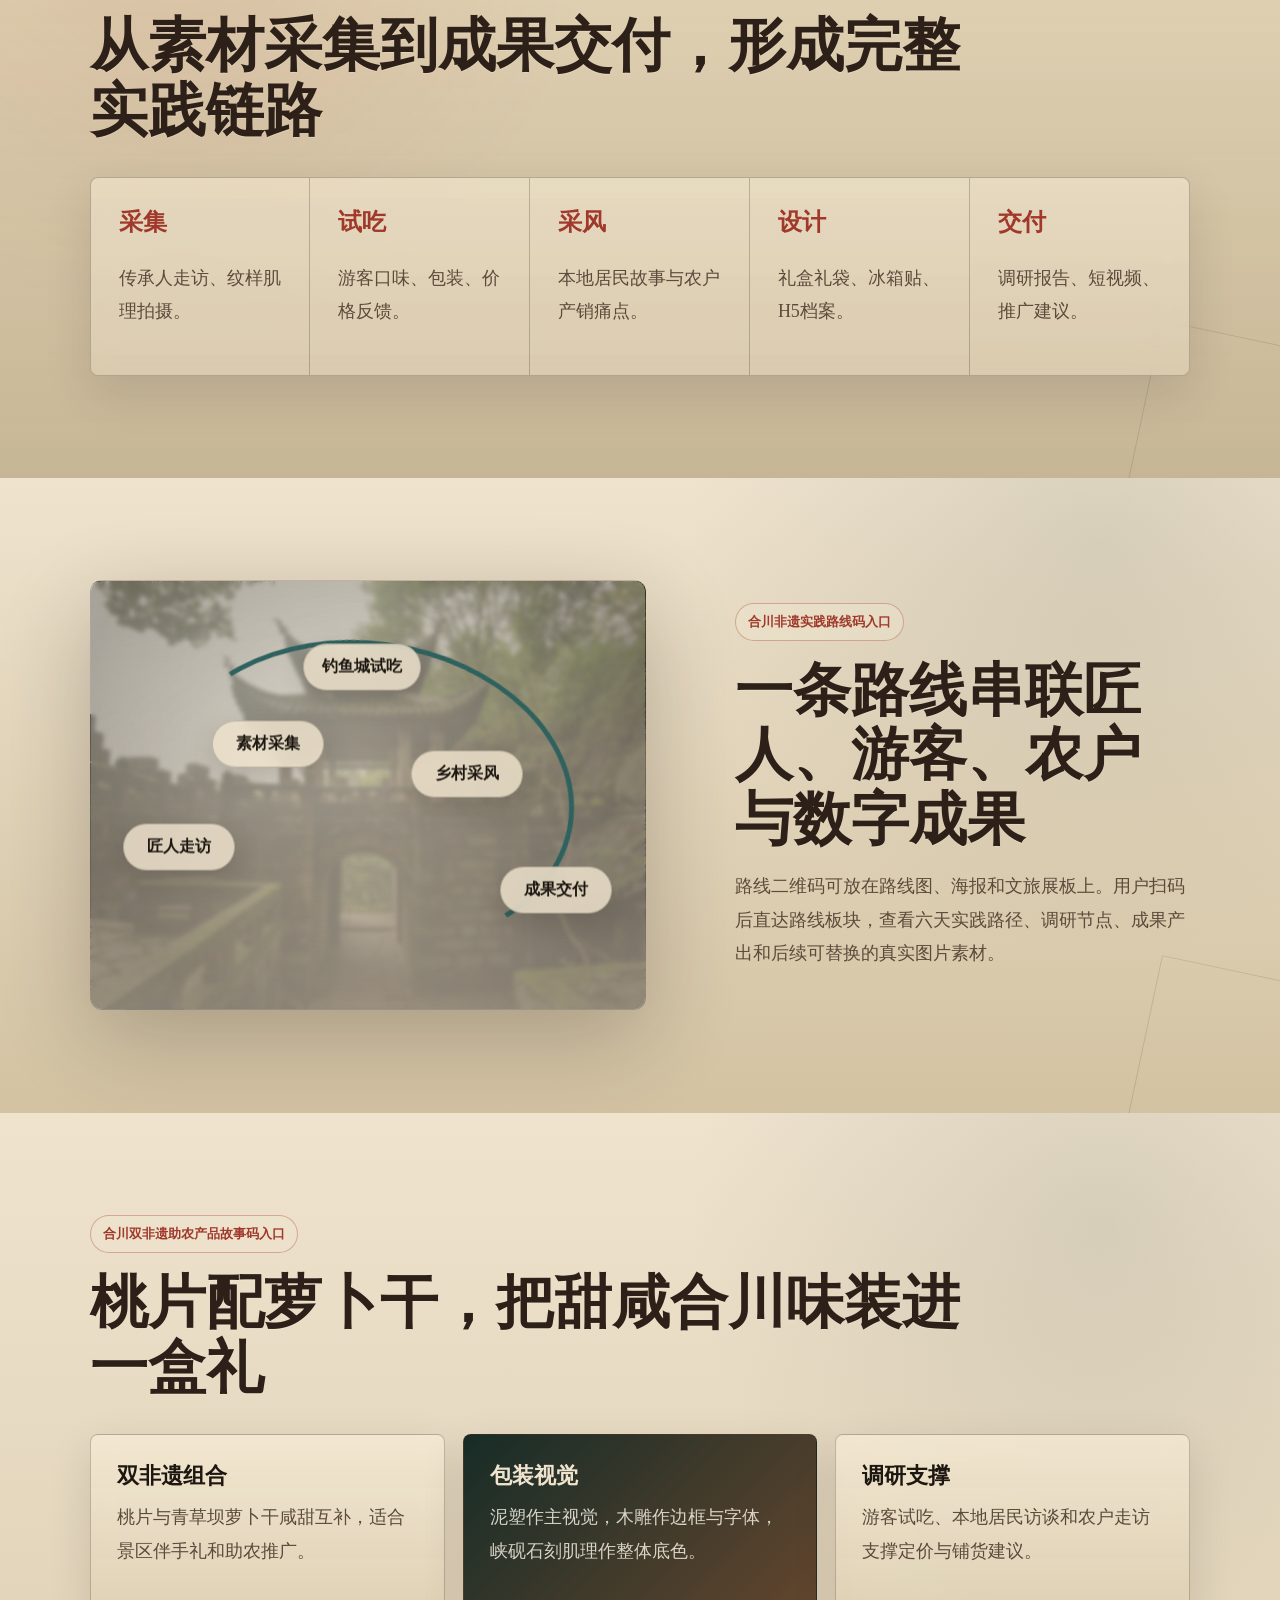
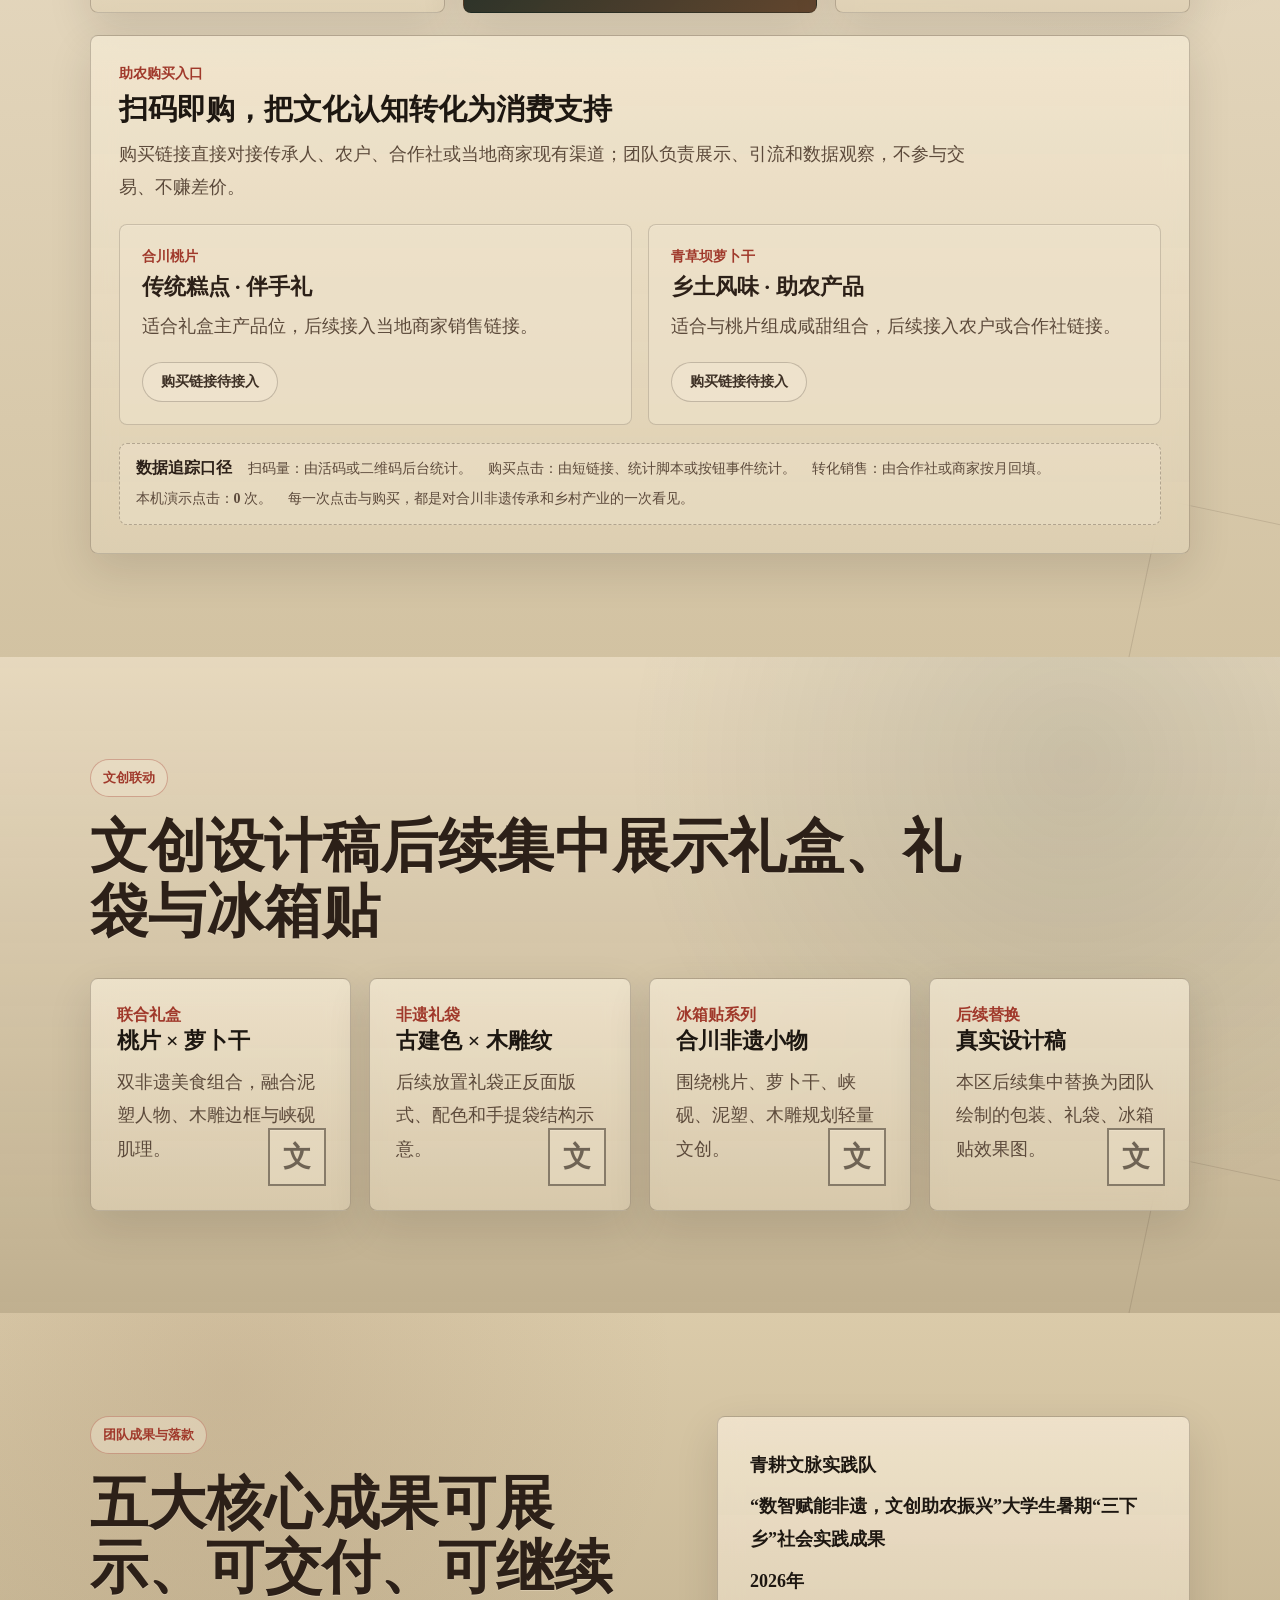
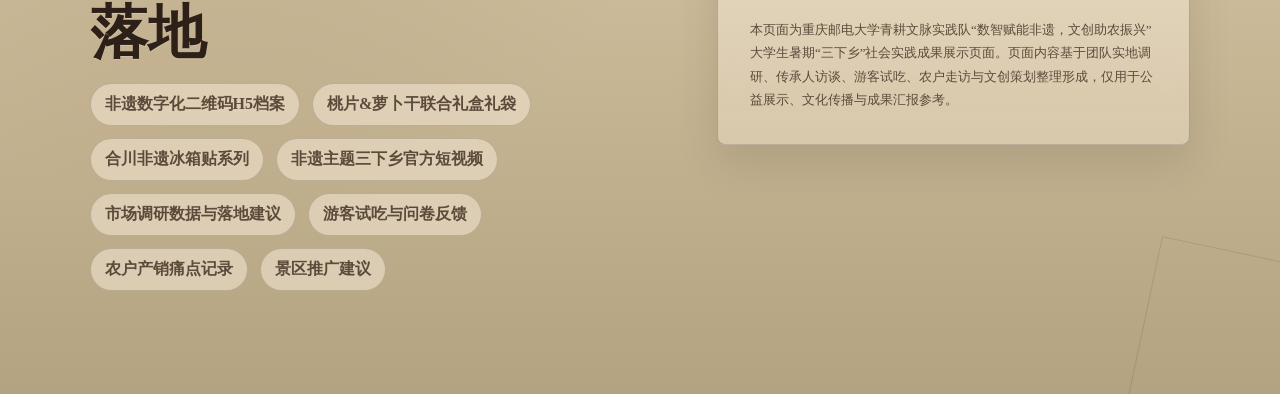
==== commit dd2e9c23: "Add agri purchase tracking and smooth mobile flow" ====
--- a/index.html
+++ b/index.html
@@ -5,6 +5,7 @@
     <meta name="viewport" content="width=device-width, initial-scale=1, viewport-fit=cover" />
     <meta name="description" content="寻脉合川：数智赋能非遗，文创助农振兴入口，自动识别移动端或桌面端。" />
     <title>寻脉合川：数智赋能非遗，文创助农振兴</title>
+    <link rel="icon" href="./favicon.svg" type="image/svg+xml" />
     <style>
       :root {
         --paper: #f7f1e5;
